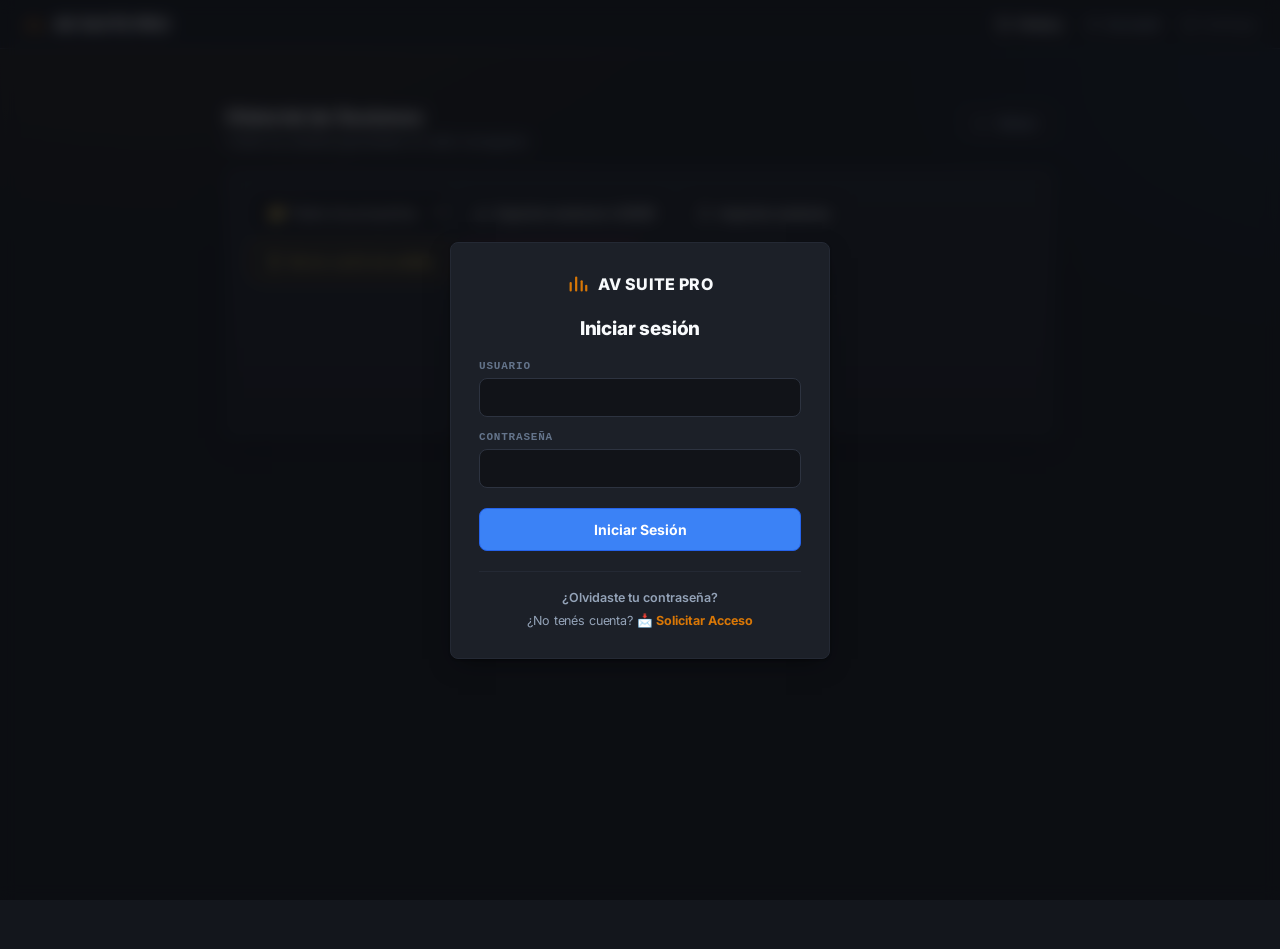
==== historial.html @ d19df71d "Sistema de auth, Proyectos, subtitulos incrustados reales y prototipo de CapCut - Login/sesiones/pan" ====
<!DOCTYPE html>
<html lang="es">
<head>
    <meta charset="UTF-8">
    <meta name="viewport" content="width=device-width, initial-scale=1.0">
    <title>Historial — AI Audiovisual Suite Pro</title>
    <link rel="preconnect" href="https://fonts.googleapis.com">
    <link rel="preconnect" href="https://fonts.gstatic.com" crossorigin>
    <link href="https://fonts.googleapis.com/css2?family=Inter:wght@400;500;600;700;800&display=swap" rel="stylesheet">
    <link rel="stylesheet" href="css/main.css">
    <link rel="stylesheet" href="css/layout.css">
    <link rel="stylesheet" href="css/components.css">
    <link rel="stylesheet" href="css/historial.css">
    <link rel="stylesheet" href="css/auth.css">
</head>
<body>

    <header class="app-header">
        <div class="app-brand">
            <span class="app-logo-icon" aria-hidden="true"><svg width="20" height="20" viewBox="0 0 24 24" fill="none" stroke="currentColor" stroke-width="2.4" stroke-linecap="round"><line x1="4" y1="19" x2="4" y2="11"/><line x1="10" y1="19" x2="10" y2="5"/><line x1="16" y1="19" x2="16" y2="9"/><line x1="21" y1="19" x2="21" y2="14"/></svg></span>
            <span class="app-brand-name">AV SUITE PRO</span>
        </div>
        <nav class="header-nav" id="headerNav">
            <a class="nav-link active" href="/historial"><svg class="icon" width="15" height="15" viewBox="0 0 24 24" fill="none" stroke="currentColor" stroke-width="2" stroke-linecap="round" stroke-linejoin="round" aria-hidden="true"><path d="M3 12a9 9 0 1 0 2.64-6.36"/><path d="M3 4v5h5"/><path d="M12 7v5l3.5 2"/></svg> History</a>
            <span class="nav-link nav-account" id="navAccountLink"><svg class="icon" width="15" height="15" viewBox="0 0 24 24" fill="none" stroke="currentColor" stroke-width="2" stroke-linecap="round" stroke-linejoin="round" aria-hidden="true"><path d="M20 21a8 8 0 0 0-16 0"/><circle cx="12" cy="7" r="4"/></svg> <span id="navAccountLabel">Account</span></span>
            <span class="nav-link nav-link-disabled" title="Próximamente"><svg class="icon" width="15" height="15" viewBox="0 0 24 24" fill="none" stroke="currentColor" stroke-width="2" stroke-linecap="round" stroke-linejoin="round" aria-hidden="true"><circle cx="12" cy="12" r="3"/><path d="M19.4 15a1.65 1.65 0 0 0 .33 1.82l.06.06a2 2 0 1 1-2.83 2.83l-.06-.06a1.65 1.65 0 0 0-1.82-.33 1.65 1.65 0 0 0-1 1.51V21a2 2 0 0 1-4 0v-.09A1.65 1.65 0 0 0 9 19.4a1.65 1.65 0 0 0-1.82.33l-.06.06a2 2 0 1 1-2.83-2.83l.06-.06a1.65 1.65 0 0 0 .33-1.82 1.65 1.65 0 0 0-1.51-1H3a2 2 0 0 1 0-4h.09A1.65 1.65 0 0 0 4.6 9a1.65 1.65 0 0 0-.33-1.82l-.06-.06a2 2 0 1 1 2.83-2.83l.06.06a1.65 1.65 0 0 0 1.82.33H9a1.65 1.65 0 0 0 1-1.51V3a2 2 0 0 1 4 0v.09a1.65 1.65 0 0 0 1 1.51 1.65 1.65 0 0 0 1.82-.33l.06-.06a2 2 0 1 1 2.83 2.83l-.06.06a1.65 1.65 0 0 0-.33 1.82V9a1.65 1.65 0 0 0 1.51 1H21a2 2 0 0 1 0 4h-.09a1.65 1.65 0 0 0-1.51 1z"/></svg> Settings</span>
        </nav>
    </header>

    <div class="main-content">
        <div class="content-shell historial-shell">

            <div class="historial-page-heading">
                <div>
                    <h1 class="page-title">Historial de Sesiones</h1>
                    <p class="page-subtitle">Todos los análisis guardados en este navegador.</p>
                </div>
                <a class="header-back-link" href="/"><svg class="icon" width="15" height="15" viewBox="0 0 24 24" fill="none" stroke="currentColor" stroke-width="2" stroke-linecap="round" stroke-linejoin="round" aria-hidden="true"><path d="m12 19-7-7 7-7"/><path d="M19 12H5"/></svg> Volver</a>
            </div>

            <div class="card">
                <div class="historial-toolbar">
                    <select id="projectFilter" onchange="filterByProject(this.value)" style="width:auto; margin:0; min-width:170px;">
                        <option value="">📁 Todos los proyectos</option>
                    </select>
                    <button class="btn-tool" onclick="exportAllSessions()"><svg class="icon" width="15" height="15" viewBox="0 0 24 24" fill="none" stroke="currentColor" stroke-width="2" stroke-linecap="round" stroke-linejoin="round" aria-hidden="true"><path d="M21 15v4a2 2 0 0 1-2 2H5a2 2 0 0 1-2-2v-4"/><path d="m7 10 5 5 5-5"/><path d="M12 15V3"/></svg> Exportar sesiones (JSON)</button>
                    <button class="btn-tool" onclick="document.getElementById('importInput').click()"><svg class="icon" width="15" height="15" viewBox="0 0 24 24" fill="none" stroke="currentColor" stroke-width="2" stroke-linecap="round" stroke-linejoin="round" aria-hidden="true"><path d="M21 15v4a2 2 0 0 1-2 2H5a2 2 0 0 1-2-2v-4"/><path d="m17 8-5-5-5 5"/><path d="M12 3v12"/></svg> Importar sesiones</button>
                    <input type="file" id="importInput" accept=".json" style="display:none" onchange="importSessions(event)">
                    <button class="btn-tool" id="btnClearCache" onclick="clearServerCache()" style="border-color:#f59e0b;color:#fcd34d;"><svg class="icon" width="15" height="15" viewBox="0 0 24 24" fill="none" stroke="currentColor" stroke-width="2" stroke-linecap="round" stroke-linejoin="round" aria-hidden="true"><path d="M3 6h18"/><path d="M8 6V4a2 2 0 0 1 2-2h4a2 2 0 0 1 2 2v2"/><path d="m19 6-1 14a2 2 0 0 1-2 2H8a2 2 0 0 1-2-2L5 6"/><path d="M10 11v6M14 11v6"/></svg> Borrar caché de análisis</button>
                    <button class="btn-delete-all" onclick="clearAllSessions()">Borrar Todo el Historial</button>
                </div>

                <ul class="session-list-full" id="sessionListFull"></ul>
            </div>

        </div>
    </div>

<script type="module" src="js/historial.js"></script>
</body>
</html>
---- css/main.css ----
/* ============================================
   DESIGN TOKENS
   ============================================ */
:root {
  /* Fondos exactos */
  --bg-app: #13161C;
  --bg-card: #1C2028;
  --bg-card-inner: #161920;
  --bg-input: #111318;

  /* Bordes hiper finos (colores base + shorthands listos para "border:") */
  --border-color: #2D3340;
  --border-subtle-color: #242934;
  --border: 1px solid var(--border-color);
  --border-subtle: 1px solid var(--border-subtle-color);

  /* Tipografía */
  --text-main: #F8FAFC;
  --text-sub: #94A3B8;
  --text-muted: #64748B;

  /* Colores de acento */
  --accent-blue: #3B82F6;
  --accent-gold: #D97706;
  --accent-green: #10B981;
  --accent-cyan: #06B6D4;

  /* Variantes hover + 2 acentos extra para el Speech Map (4 hablantes:
     cian/verde ya cubiertos arriba, faltan coral y púrpura) - no vienen en
     la paleta base pero hacen falta para distinguir 4 speakers a la vez. */
  --accent-gold-hover: #B45309;
  --accent-blue-hover: #2563EB;
  --accent-purple: #8B5CF6;
  --accent-coral: #F43F5E;
  --accent-red: #EF4444;

  /* Geometría */
  --radius: 8px;
  --font-sans: 'Inter', -apple-system, BlinkMacSystemFont, sans-serif;

  /* Sombras y timing (complementan el sistema de arriba) */
  --shadow-card: 0 1px 2px rgba(0,0,0,.28), 0 8px 24px -8px rgba(0,0,0,.5);
  --ease: cubic-bezier(.16,1,.3,1);
}

* { box-sizing: border-box; }

html { -webkit-font-smoothing: antialiased; -moz-osx-font-smoothing: grayscale; }

body {
    font-family: var(--font-sans);
    color: var(--text-main);
    margin: 0;
    min-height: 100vh;
    font-size: 14px;
    letter-spacing: -0.01em;
    /* Fondo con leve profundidad radial en vez de un color plano: da aire
       "premium" sin comprometer legibilidad ni cambiar la paleta general. */
    background:
        radial-gradient(1100px 560px at 12% -8%, rgba(217,119,6,.07), transparent 60%),
        radial-gradient(900px 500px at 108% 8%, rgba(59,130,246,.06), transparent 55%),
        var(--bg-app);
    background-attachment: fixed;
}

h1, h2, h3, h4 { margin-top: 0; color: var(--text-main); letter-spacing: -0.01em; }
label { font-size: 13px; letter-spacing: -0.01em; }

input[type="text"], input[type="file"], input[type="number"], select, textarea {
    width: 100%; padding: 10px 12px; margin: 10px 0;
    background: var(--bg-input); border: var(--border);
    border-radius: var(--radius); color: var(--text-main); box-sizing: border-box;
    font-family: inherit; font-size: 14px; letter-spacing: -0.01em;
    transition: border-color .15s var(--ease), box-shadow .15s var(--ease), background .15s var(--ease);
}
input[type="text"]:hover, select:hover, textarea:hover { border-color: #3a4257; }
input[type="text"]:focus, input[type="number"]:focus, select:focus, textarea:focus {
    outline: none; border-color: var(--accent-gold);
    box-shadow: 0 0 0 3px rgba(217,119,6,.18);
    background: #0d0f13;
}

button { font-family: inherit; }

button.primary {
    background: linear-gradient(180deg, #e08814, var(--accent-gold));
    color: white; border: 1px solid #e2942b; padding: 12px; border-radius: var(--radius);
    cursor: pointer; width: 100%; font-weight: 700; font-size: 14px;
    box-shadow: 0 1px 0 rgba(255,255,255,.08) inset, 0 6px 16px -6px rgba(217,119,6,.55);
    transition: transform .1s var(--ease), box-shadow .15s var(--ease), background .15s var(--ease);
}
button.primary:hover { background: linear-gradient(180deg, #ea9420, var(--accent-gold-hover)); box-shadow: 0 1px 0 rgba(255,255,255,.1) inset, 0 10px 22px -6px rgba(217,119,6,.65); }
button.primary:active { transform: translateY(1px); }

select optgroup { color: var(--text-sub); font-style: italic; }
select option { color: white; font-style: normal; padding: 4px; }

/* ============================================
   SCROLLBAR (webkit) — ultra-delgado, consistente con
   el tema oscuro en vez del scrollbar gris default.
   ============================================ */
* { scrollbar-width: thin; scrollbar-color: var(--border-color) transparent; }
*::-webkit-scrollbar { width: 4px; height: 4px; }
*::-webkit-scrollbar-track { background: transparent; }
*::-webkit-scrollbar-thumb { background: var(--border-color); border-radius: 4px; }
*::-webkit-scrollbar-thumb:hover { background: #454f61; }
---- css/layout.css ----
.main-content { min-height: 100vh; padding: 32px 24px 80px; box-sizing: border-box; }
.content-shell { max-width: 1600px; margin: 0 auto; }

/* ============================================
   HEADER BAR: barra superior fija de toda la app,
   fuera de .main-content (a todo el ancho). Marca +
   3 enlaces simples de navegación a la derecha.
   ============================================ */
.app-header {
    background: var(--bg-app);
    border-bottom: var(--border);
    padding: 14px 24px;
    display: flex; align-items: center; justify-content: space-between;
    gap: 16px; flex-wrap: wrap;
}
.app-brand { display: flex; align-items: center; gap: 10px; }
.app-logo-icon { display: flex; flex-shrink: 0; color: var(--accent-gold); }
.app-brand-name { font-size: 16px; font-weight: 800; letter-spacing: 0.02em; color: var(--text-main); }

.header-nav { display: flex; align-items: center; gap: 22px; }
.nav-link {
    display: flex; align-items: center; gap: 6px;
    color: var(--text-sub); text-decoration: none;
    font-size: 13.5px; font-weight: 600;
    transition: color .15s var(--ease);
}
.nav-link:hover { color: var(--text-main); }
.nav-link.active { color: var(--text-main); }
.nav-link-disabled { cursor: default; opacity: .55; }
.nav-link-disabled:hover { color: var(--text-sub); }

/* ============================================
   DASHBOARD: contenedor principal de la app, 3
   columnas fijas. Col 1 = ingreso y estado del
   sistema. Col 2 = generador de IA (arriba) +
   transcripción/speech map (abajo). Col 3 = mini-
   player (arriba) + clips + formato de exportación.
   ============================================ */
.dashboard {
    display: grid;
    grid-template-columns: 320px 1fr 360px;
    gap: 16px;
    padding: 16px;
    background: var(--bg-app);
    align-items: start;
    max-width: 1800px;
    margin: 0 auto;
    box-sizing: border-box;
}
.col { display: flex; flex-direction: column; gap: 20px; min-width: 0; }
.col-left, .col-right { position: sticky; top: 16px; }
.col-header { color: var(--text-main); font-size: 15px; font-weight: 600; margin: 0; }

.player-hint { font-size: 11.5px; color: var(--text-muted); margin: 10px 0 0; line-height: 1.5; }

.card {
    background: linear-gradient(180deg, var(--bg-card), var(--bg-card-inner) 140%);
    border: var(--border-subtle);
    border-radius: var(--radius);
    padding: 22px 24px;
    position: relative;
    box-shadow: var(--shadow-card);
}

/* Barra de título tipo "panel de dashboard": acento de color a la
   izquierda + línea que separa el encabezado del contenido.
   (:first-of-type en vez de :first-child porque el card-menu de 3
   puntos, un <div>, suele venir antes del título en el DOM) */
.card > h3:first-of-type, .card > h2:first-of-type,
.clip-exporter > h4, .video-editor-panel > h4 {
    padding-bottom: 12px;
    padding-left: 12px;
    margin: -2px -0px 16px;
    border-bottom: var(--border-subtle);
    border-left: 3px solid var(--accent-blue);
    font-size: 15px;
}
.card > h2:first-of-type { font-size: 17px; }
.card > label:not(.dropzone) {
    display: block;
    font-size: 11px; font-weight: 700; text-transform: uppercase; letter-spacing: .8px;
    color: var(--text-muted); font-family: 'SFMono-Regular', Consolas, 'Liberation Mono', Menlo, monospace;
    margin: 16px 0 6px;
}
.card > label:first-child { margin-top: 0; }

.sidebar-tools { display: flex; flex-direction: column; gap: 6px; margin-top: 14px; }

@media (max-width: 1500px) {
    .dashboard { grid-template-columns: 280px 1fr 320px; }
}

@media (max-width: 1150px) {
    .dashboard { grid-template-columns: 1fr 1fr; }
    .col-right { grid-column: span 2; position: static; }
}

@media (max-width: 860px) {
    .main-content { padding: 24px 16px 60px; }
    .app-header { padding: 14px 16px; }
    .dashboard { grid-template-columns: 1fr; padding: 12px; }
    .col-left, .col-right { position: static; grid-column: auto; }
    .telemetry-log { height: 200px; }
}
---- css/components.css ----
/* Iconos SVG inline (reemplazan emoji en botones/headers): mismo baseline
   que el texto de al lado sin necesitar flex en cada botón que los usa. */
.icon { vertical-align: -3px; flex-shrink: 0; }
.icon-heading { display: inline-flex; align-items: center; gap: 8px; }

.btn-del { background: none; border: none; color: var(--accent-coral); cursor: pointer; font-size: 15px; opacity: .6; transition: opacity .15s var(--ease); }
.btn-del:hover { opacity: 1; }

.btn-tool {
    display: inline-flex; align-items: center; gap: 7px;
    background: var(--bg-card-inner); border: var(--border); color: var(--text-main);
    padding: 9px 14px; border-radius: var(--radius); cursor: pointer; font-size: 13px; font-weight: 600;
    transition: background .15s var(--ease), border-color .15s var(--ease);
}
.btn-tool:hover { background: #20242c; border-color: var(--border-subtle-color); }
.btn-delete-all {
    background: rgba(244,63,94,.12); border: 1px solid rgba(244,63,94,.4); color: #fda4af;
    padding: 9px 14px; border-radius: var(--radius); cursor: pointer; font-weight: 700; font-size: 13px;
    transition: background .15s var(--ease);
}
.btn-delete-all:hover { background: rgba(244,63,94,.2); }

.btn-new-session {
    background: linear-gradient(180deg, #e08814, var(--accent-gold)); color: white; border: 1px solid #e2942b;
    padding: 10px 15px; border-radius: var(--radius); cursor: pointer; font-weight: 700; font-size: 13.5px;
    margin-top: 14px; display: flex; align-items: center; justify-content: center; gap: 8px; width: 100%;
    box-shadow: 0 6px 16px -6px rgba(217,119,6,.5);
    transition: transform .1s var(--ease), box-shadow .15s var(--ease);
}
.btn-new-session:hover { box-shadow: 0 10px 22px -6px rgba(217,119,6,.6); }
.btn-new-session:active { transform: translateY(1px); }

#loading {
    display: none; background: linear-gradient(180deg, #1c2a45, #16223a);
    border: 1px solid var(--accent-blue); padding: 16px 18px; border-radius: var(--radius); box-shadow: var(--shadow-card);
}
#loading.active { display: block; }
.loading-stage { font-weight: 700; margin-bottom: 8px; font-size: 14px; }
.loading-detail { font-size: 12.5px; color: #93c5fd; }
.progress-bar { background: rgba(0,0,0,.35); height: 6px; border-radius: 3px; margin-top: 10px; overflow: hidden; }
.progress-fill { background: linear-gradient(90deg, var(--accent-blue), var(--accent-cyan)); height: 100%; width: 0%; transition: width 0.4s ease; }

.export-progress { display: none; align-items: center; gap: 10px; margin-top: 10px; }
.export-progress.active { display: flex; }
.export-progress .progress-bar { flex: 1; margin-top: 0; }
.export-progress-pct { font-size: 12px; color: var(--text-sub); min-width: 34px; text-align: right; font-variant-numeric: tabular-nums; }

/* Mini-player: SIEMPRE visible (no aparece/desaparece) - placeholder hasta
   que haya un clip exportado y descargable, ahí se completa solo. */
.export-preview {
    margin-bottom: 16px; padding: 12px; background: rgba(255,255,255,.02);
    border: var(--border-subtle); border-radius: var(--radius);
}
.export-preview-label {
    display: flex; align-items: center; gap: 6px;
    font-size: 11px; font-weight: 700; text-transform: uppercase;
    letter-spacing: .8px; color: var(--text-muted);
    font-family: 'SFMono-Regular', Consolas, 'Liberation Mono', Menlo, monospace;
    margin-bottom: 8px;
}
.export-preview-frame { position: relative; border-radius: 8px; overflow: hidden; background: #000; border: var(--border); }
.export-preview-video { width: 100%; max-height: 320px; display: none; }
.export-preview-video.has-src { display: block; }
.export-preview-placeholder {
    display: flex; flex-direction: column; align-items: center; justify-content: center;
    gap: 8px; height: 160px; color: var(--text-muted);
    background: repeating-linear-gradient(135deg, #14171d, #14171d 10px, #171a21 10px, #171a21 20px);
}
.export-preview-placeholder span { font-size: 12px; max-width: 220px; text-align: center; }
.export-preview-video.has-src ~ .export-preview-placeholder { display: none; }

.export-action-row { display: flex; align-items: stretch; gap: 10px; margin-top: 14px; }
.export-action-row .primary, .export-action-row .btn-reel-export { flex: 1; margin: 0; }
.export-action-row .btn-clip-download, .export-action-row .btn-reel-download { margin: 0; white-space: nowrap; }

/* ============================================
   GENERADOR: botón principal "Generar Clips con IA"
   (reemplaza a "Copiar Prompt" como acción central,
   ahora que la IA vive adentro de la app) y la opción
   avanzada de copiar el prompt para otra IA, de forma
   secundaria y colapsada.
   ============================================ */
.btn-generate-ai {
    display: flex; align-items: center; justify-content: center; gap: 9px;
    margin-top: 18px; font-size: 15px;
}
.generate-hint { font-size: 12px; color: var(--text-sub); line-height: 1.5; margin: 10px 0 0; }

.prompt-advanced { margin-top: 18px; border-top: 1px dashed var(--border-color); padding-top: 12px; }
.prompt-advanced summary {
    cursor: pointer; font-size: 12.5px; color: var(--text-sub); font-weight: 600;
    list-style: none; display: flex; align-items: center; gap: 6px;
}
.prompt-advanced summary::before { content: "▸"; color: var(--text-muted); transition: transform .15s var(--ease); }
.prompt-advanced[open] summary::before { transform: rotate(90deg); }
.prompt-advanced summary::-webkit-details-marker { display: none; }
.prompt-advanced-hint { font-size: 11.5px; color: var(--text-muted); margin: 8px 0; line-height: 1.5; }
.btn-stop-analysis { background: var(--accent-coral); color: white; border: none; padding: 6px 14px; border-radius: var(--radius); cursor: pointer; font-size: 12px; font-weight: 700; margin-top: 12px; transition: background .15s var(--ease); }
.btn-stop-analysis:hover { background: #e11d48; }

.res-box { background: var(--bg-input); padding: 15px; border-radius: var(--radius); border-left: 3px solid var(--accent-blue); margin-bottom: 15px; font-size: 13.5px; line-height: 1.55; white-space: pre-wrap; max-height: 400px; overflow-y: auto; }
.res-box[contenteditable="true"] { outline: 2px solid var(--accent-blue); outline-offset: -1px; }

.search-row { display: flex; gap: 8px; align-items: center; margin-bottom: 10px; }
.search-row input { flex: 1; margin: 0; }
.search-info { font-size: 12px; color: var(--text-sub); white-space: nowrap; }
mark { background: var(--accent-gold); color: #14100a; padding: 1px 3px; border-radius: 2px; }

.timeline-actions { display: flex; gap: 8px; margin-bottom: 12px; flex-wrap: wrap; }
.btn-mini {
    background: var(--bg-card-inner); color: var(--text-main); border: var(--border);
    padding: 6px 12px; border-radius: var(--radius); cursor: pointer; font-size: 12px;
    transition: background .15s var(--ease), border-color .15s var(--ease), transform .1s var(--ease);
}
.btn-mini:hover { background: #20242c; border-color: #3a4257; }
.btn-mini:active { transform: translateY(1px); }
.btn-mini.editing { background: var(--accent-gold); color: #14100a; border-color: var(--accent-gold); font-weight: bold; }

.prompt-box { background: var(--bg-input); border: var(--border); padding: 15px; border-radius: var(--radius); font-family: 'SFMono-Regular', Consolas, Menlo, monospace; font-size: 12px; color: var(--accent-green); max-height: 350px; overflow-y: auto; white-space: pre-wrap; margin-top: 10px; }
.btn-copy {
    background: linear-gradient(180deg, #e08814, var(--accent-gold)); color: white; border: 1px solid #e2942b;
    padding: 8px 12px; border-radius: var(--radius); cursor: pointer; font-size: 12px; font-weight: 700;
    margin-top: 5px; float: right; transition: box-shadow .15s var(--ease);
    box-shadow: 0 4px 12px -4px rgba(217,119,6,.5);
}
.btn-copy:hover { box-shadow: 0 6px 16px -4px rgba(217,119,6,.6); }

.cache-badge { display: inline-block; background: var(--accent-gold); color: #14100a; padding: 3px 8px; border-radius: 999px; font-size: 11px; font-weight: bold; margin-left: 10px; }

/* ============================================
   SYSTEM TELEMETRY: log en vivo estilo terminal
   con lo que está haciendo el servidor paso a
   paso (análisis inicial y exportación).
   ============================================ */
.telemetry-panel {
    background: var(--bg-input);
    border: var(--border-subtle);
    border-radius: var(--radius);
    overflow: hidden;
    box-shadow: var(--shadow-card);
}
.telemetry-header {
    display: flex;
    align-items: center;
    justify-content: space-between;
    gap: 10px;
    padding: 10px 12px;
    background: var(--bg-card);
    border-bottom: var(--border-subtle);
}
.telemetry-title {
    font-family: 'SFMono-Regular', Consolas, 'Liberation Mono', Menlo, monospace;
    font-size: 11px;
    font-weight: 700;
    letter-spacing: 1.5px;
    color: var(--text-sub);
}
.telemetry-badge {
    font-family: 'SFMono-Regular', Consolas, 'Liberation Mono', Menlo, monospace;
    font-size: 10px;
    font-weight: 700;
    letter-spacing: 0.5px;
    padding: 3px 9px;
    border-radius: 999px;
    white-space: nowrap;
    background: var(--bg-card-inner);
    color: var(--text-muted);
    border: var(--border);
    transition: background .2s var(--ease), color .2s var(--ease), border-color .2s var(--ease);
}
.telemetry-badge.state-live { background: #123043; color: var(--accent-cyan); border-color: var(--accent-cyan); }
.telemetry-badge.state-done { background: #0d2b23; color: #6ee7b7; border-color: var(--accent-green); }
.telemetry-badge.state-error { background: #3a1220; color: #fda4af; border-color: var(--accent-coral); }
.telemetry-log {
    height: 420px;
    overflow-y: auto;
    padding: 10px 12px;
    font-family: 'SFMono-Regular', Consolas, 'Liberation Mono', Menlo, monospace;
    font-size: 12px;
    line-height: 1.7;
}
.telemetry-log:empty::before {
    content: "Esperando actividad...";
    color: var(--text-muted);
}
.telemetry-line { color: var(--text-sub); white-space: pre-wrap; word-break: break-word; }
.telemetry-line .telemetry-ts { color: var(--text-muted); margin-right: 7px; }
.telemetry-line.telemetry-error { color: var(--accent-coral); }
.telemetry-line.telemetry-success { color: #6ee7b7; }
.telemetry-line.telemetry-warn { color: var(--accent-gold); }
---- css/historial.css ----
/* ============================================
   PÁGINA: HISTORIAL DE SESIONES (/historial)
   ============================================ */
.historial-shell { max-width: 860px; padding: 16px; }

.historial-page-heading {
    display: flex; align-items: flex-start; justify-content: space-between;
    gap: 16px; margin: 8px 0 20px;
}
.page-title { font-size: 20px; font-weight: 700; color: var(--text-main); margin: 0; }
.page-subtitle { color: var(--text-sub); margin: 4px 0 0; font-size: 13.5px; }
.header-back-link {
    display: flex; align-items: center; gap: 7px; flex-shrink: 0;
    background: var(--bg-card-inner); border: var(--border);
    color: var(--text-sub); text-decoration: none;
    padding: 9px 16px; border-radius: var(--radius); font-size: 13.5px; font-weight: 600;
    transition: background .15s var(--ease), border-color .15s var(--ease), color .15s var(--ease);
}
.header-back-link:hover { background: #20242c; border-color: var(--border-subtle-color); color: var(--text-main); }

.historial-toolbar {
    display: flex; gap: 10px; flex-wrap: wrap; margin-bottom: 20px;
    padding-bottom: 18px; border-bottom: var(--border-subtle);
}

.session-list-full { list-style: none; padding: 0; margin: 0; display: flex; flex-direction: column; gap: 8px; }
.session-item-full {
    display: flex; align-items: center; justify-content: space-between; gap: 12px;
    padding: 14px 16px; background: var(--bg-card-inner); border: 1px solid transparent;
    border-radius: var(--radius); cursor: pointer;
    transition: background .15s var(--ease), border-color .15s var(--ease);
}
.session-item-full:hover { background: #20242c; border-color: var(--border-color); }
.session-item-full-main { display: flex; flex: 1; min-width: 0; }
.session-item-full-info { display: flex; flex-direction: column; gap: 3px; min-width: 0; }
.session-item-full-title {
    font-size: 14.5px; font-weight: 600; color: var(--text-main);
    white-space: nowrap; overflow: hidden; text-overflow: ellipsis;
}
.session-item-full-date { font-size: 12px; color: var(--text-muted); }
.session-empty { text-align: center; color: var(--text-muted); padding: 40px 0; font-size: 14px; }

.session-project-select {
    width: auto; flex-shrink: 0; margin: 0; padding: 6px 8px; font-size: 12px;
    background: var(--bg-input); border: var(--border); border-radius: var(--radius); color: var(--text-sub);
}
---- css/auth.css ----
/* ============================================
   AUTH GUARD: modal de login / solicitar acceso,
   centrado sobre fondo difuminado. Bloquea toda la
   app hasta que haya una sesión válida.
   ============================================ */
.auth-guard-overlay {
    display: none; position: fixed; inset: 0; z-index: 9998;
    align-items: center; justify-content: center; padding: 20px;
    background: rgba(10,12,16,.72);
    backdrop-filter: blur(8px); -webkit-backdrop-filter: blur(8px);
}
.auth-guard-overlay.active { display: flex; }

.auth-modal {
    width: 100%; max-width: 380px;
    background: var(--bg-card); border: var(--border-subtle); border-radius: var(--radius);
    box-shadow: var(--shadow-card);
    padding: 30px 28px;
    position: relative;
    overflow: hidden;
}

.auth-view { display: none; }
.auth-view.active { display: block; }

.auth-modal-logo { display: flex; align-items: center; justify-content: center; gap: 9px; margin-bottom: 22px; }
.auth-modal-logo .app-logo-icon { color: var(--accent-gold); }
.auth-modal-title { text-align: center; font-size: 19px; font-weight: 800; margin: 0 0 20px; }

.auth-view label {
    display: block; font-size: 11px; font-weight: 700; text-transform: uppercase; letter-spacing: .8px;
    color: var(--text-muted); font-family: 'SFMono-Regular', Consolas, 'Liberation Mono', Menlo, monospace;
    margin: 14px 0 6px;
}
.auth-view label:first-of-type { margin-top: 0; }
.auth-view input, .auth-view textarea {
    background: var(--bg-input); border: var(--border); color: var(--text-main);
    border-radius: var(--radius); padding: 10px 12px; width: 100%; box-sizing: border-box;
    font-family: inherit; font-size: 14px; margin: 0;
}

.btn-auth-primary {
    display: block; width: 100%; margin-top: 20px; padding: 12px; border-radius: var(--radius);
    background: var(--accent-blue); border: 1px solid var(--accent-blue-hover); color: white;
    font-weight: 700; font-size: 14px; cursor: pointer;
    transition: background .15s var(--ease);
}
.btn-auth-primary:hover { background: var(--accent-blue-hover); }
.btn-auth-primary:disabled { opacity: .6; cursor: default; }

.auth-error {
    margin: 12px 0 0; padding: 9px 12px; border-radius: var(--radius);
    background: rgba(239,68,68,.12); border: 1px solid rgba(239,68,68,.4);
    color: #fca5a5; font-size: 12.5px;
}
.auth-success {
    margin: 12px 0 0; padding: 12px; border-radius: var(--radius);
    background: rgba(16,185,129,.12); border: 1px solid rgba(16,185,129,.4);
    color: #6ee7b7; font-size: 13px; text-align: center; line-height: 1.5;
}

.auth-modal-footer {
    display: flex; align-items: center; justify-content: center; gap: 6px;
    margin-top: 20px; padding-top: 18px; border-top: var(--border-subtle);
    font-size: 12.5px; color: var(--text-sub); flex-wrap: wrap;
}
.btn-auth-link {
    background: none; border: none; color: var(--accent-gold); font-weight: 700; font-size: 12.5px;
    cursor: pointer; padding: 0; font-family: inherit;
}
.btn-auth-link:hover { text-decoration: underline; }

/* ============================================
   HEADER: badge SUPERUSER + botón Panel de Control
   + dropdown de cuenta (Cerrar sesión)
   ============================================ */
.admin-badge {
    background: var(--accent-gold); color: #14100a;
    font-size: 10.5px; font-weight: 800; letter-spacing: .6px;
    padding: 4px 9px; border-radius: 999px;
}
.btn-admin-panel {
    display: flex; align-items: center; gap: 8px;
    background: var(--bg-card-inner); border: 1px solid var(--accent-gold); color: var(--accent-gold);
    padding: 7px 12px; border-radius: var(--radius); font-size: 13px; font-weight: 700; cursor: pointer;
    transition: background .15s var(--ease);
}
.btn-admin-panel:hover { background: rgba(217,119,6,.12); }
.admin-pending-badge {
    display: inline-flex; align-items: center; justify-content: center;
    min-width: 17px; height: 17px; padding: 0 4px; border-radius: 999px;
    background: var(--accent-red); color: white; font-size: 10.5px; font-weight: 800;
}

.nav-account { cursor: pointer; position: relative; }
.account-dropdown {
    display: none; position: absolute; top: 100%; right: 0; margin-top: 8px;
    background: var(--bg-card-inner); border: var(--border); border-radius: var(--radius);
    box-shadow: var(--shadow-card); min-width: 160px; padding: 6px; z-index: 20;
}
.account-dropdown.open { display: block; }
.account-dropdown button {
    display: block; width: 100%; text-align: left; background: none; border: none;
    color: var(--text-sub); font-size: 13px; padding: 8px 10px; border-radius: 5px; cursor: pointer;
    font-family: inherit; transition: background .15s var(--ease), color .15s var(--ease);
}
.account-dropdown button:hover { background: var(--bg-input); color: var(--text-main); }

/* ============================================
   PANEL DE CONTROL (SUPERADMIN): drawer flotante
   con pestañas Solicitudes Pendientes / Usuarios.
   ============================================ */
.admin-drawer-overlay {
    display: none; position: fixed; inset: 0; z-index: 9997;
    justify-content: flex-end; background: rgba(10,12,16,.6);
    backdrop-filter: blur(4px); -webkit-backdrop-filter: blur(4px);
}
.admin-drawer-overlay.active { display: flex; }

.admin-drawer {
    width: 100%; max-width: 520px; height: 100%;
    background: var(--bg-card); border-left: var(--border);
    display: flex; flex-direction: column;
    box-shadow: -12px 0 32px rgba(0,0,0,.4);
    animation: admin-drawer-slide-in .2s var(--ease);
}
@keyframes admin-drawer-slide-in { from { transform: translateX(24px); opacity: 0; } to { transform: translateX(0); opacity: 1; } }

.admin-drawer-header {
    display: flex; align-items: center; justify-content: space-between;
    padding: 20px 22px; border-bottom: var(--border-subtle);
}
.admin-drawer-header h2 { font-size: 17px; margin: 0; }
.btn-close-drawer {
    background: var(--bg-card-inner); border: var(--border); color: var(--text-sub);
    width: 30px; height: 30px; border-radius: var(--radius); cursor: pointer; font-size: 14px;
    transition: color .15s var(--ease), background .15s var(--ease);
}
.btn-close-drawer:hover { color: var(--text-main); background: #20242c; }

.admin-drawer-tabs { display: flex; gap: 4px; padding: 0 22px; border-bottom: var(--border-subtle); }
.admin-tab-btn {
    background: none; border: none; color: var(--text-sub); cursor: pointer;
    font-size: 13px; font-weight: 700; padding: 12px 14px; border-bottom: 2px solid transparent; margin-bottom: -1px;
    display: flex; align-items: center; gap: 7px; font-family: inherit;
    transition: color .15s var(--ease), border-color .15s var(--ease);
}
.admin-tab-btn:hover { color: var(--text-main); }
.admin-tab-btn.active { color: var(--text-main); border-bottom-color: var(--accent-gold); }
.admin-tab-count {
    display: inline-flex; align-items: center; justify-content: center; min-width: 18px; height: 18px;
    padding: 0 5px; border-radius: 999px; background: var(--bg-input); color: var(--text-sub); font-size: 11px;
}
.admin-tab-btn.active .admin-tab-count { background: var(--accent-gold); color: #14100a; }

.admin-tab-panel { display: none; flex: 1; overflow-y: auto; padding: 18px 22px; }
.admin-tab-panel.active { display: block; }
.admin-empty { color: var(--text-muted); text-align: center; padding: 30px 0; font-size: 13.5px; }

.admin-request-list { display: flex; flex-direction: column; gap: 12px; }
.admin-request-card {
    background: var(--bg-card-inner); border: var(--border); border-radius: var(--radius); padding: 14px;
}
.admin-request-name { font-weight: 700; font-size: 14px; }
.admin-request-meta { font-size: 12px; color: var(--text-muted); margin-top: 2px; }
.admin-request-reason { font-size: 12.5px; color: var(--text-sub); margin-top: 8px; line-height: 1.5; }
.admin-request-creds { display: flex; gap: 8px; margin-top: 12px; }
.admin-request-creds input {
    flex: 1; margin: 0; padding: 8px 10px; font-size: 12.5px;
    background: var(--bg-input); border: var(--border); border-radius: var(--radius); color: var(--text-main);
    font-family: 'SFMono-Regular', Consolas, 'Liberation Mono', Menlo, monospace;
}
.admin-request-actions { display: flex; gap: 8px; margin-top: 10px; }
.btn-admin-approve, .btn-admin-reject {
    flex: 1; padding: 9px; border-radius: var(--radius); cursor: pointer; font-size: 12.5px; font-weight: 700;
    border: 1px solid transparent; transition: filter .15s var(--ease);
}
.btn-admin-approve { background: var(--accent-green); color: white; }
.btn-admin-reject { background: var(--accent-red); color: white; }
.btn-admin-approve:hover, .btn-admin-reject:hover { filter: brightness(1.1); }

.admin-users-table { width: 100%; border-collapse: collapse; font-size: 13px; }
.admin-users-table th {
    text-align: left; color: var(--text-muted); font-size: 11px; text-transform: uppercase; letter-spacing: .5px;
    padding: 8px 6px; border-bottom: var(--border-subtle);
}
.admin-users-table td { padding: 10px 6px; border-bottom: var(--border-subtle); }
.admin-role-badge { background: var(--accent-gold); color: #14100a; font-size: 10.5px; font-weight: 800; padding: 2px 7px; border-radius: 999px; }
.admin-status-active { color: var(--accent-green); font-weight: 600; }
.admin-status-inactive { color: var(--text-muted); }
.admin-users-actions { display: flex; gap: 6px; white-space: nowrap; }
.btn-admin-mini {
    background: var(--bg-input); border: var(--border); color: var(--text-sub);
    width: 28px; height: 28px; border-radius: var(--radius); cursor: pointer; font-size: 13px;
    transition: background .15s var(--ease), color .15s var(--ease);
}
.btn-admin-mini:hover:not(:disabled) { background: #20242c; color: var(--text-main); }
.btn-admin-mini:disabled { opacity: .35; cursor: not-allowed; }
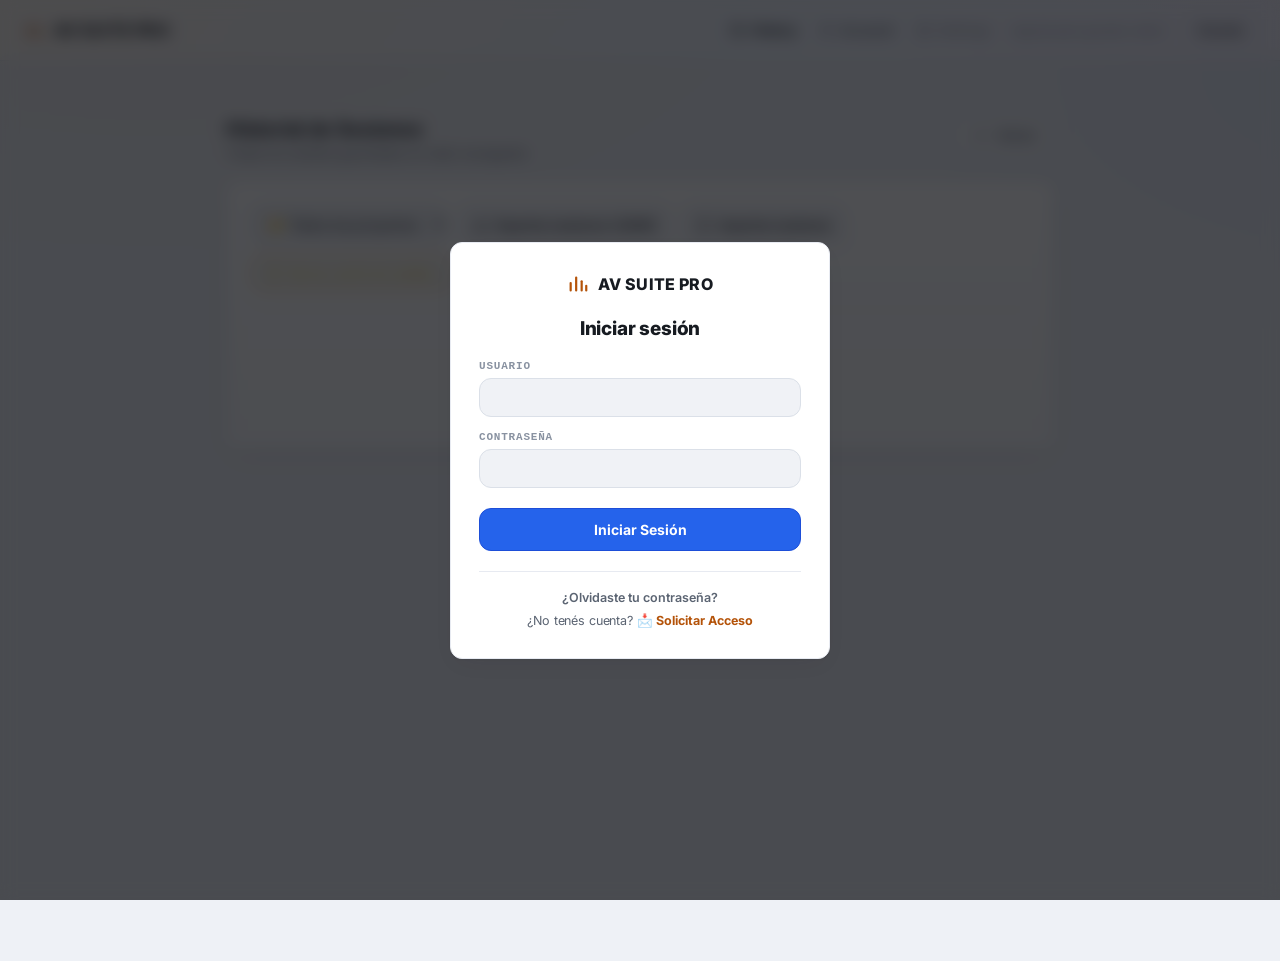
==== commit d8c2ddfb: "feat: add private online studio with CapCut, images and advanced editing" ====
--- a/historial.html
+++ b/historial.html
@@ -12,6 +12,7 @@
     <link rel="stylesheet" href="css/components.css">
     <link rel="stylesheet" href="css/historial.css">
     <link rel="stylesheet" href="css/auth.css">
+    <link rel="stylesheet" href="css/online-studio.css">
 </head>
 <body>
 
--- a/css/main.css
+++ b/css/main.css
@@ -1,45 +1,56 @@
 /* ============================================
    DESIGN TOKENS
+   ============================================
+   Tema claro (estilo iOS) - reemplaza al tema oscuro original. Mismos
+   nombres de token que antes (todo el resto del CSS los referencia), así
+   que este bloque es el único lugar que hubo que tocar para el 90% del
+   recambio de color; el resto son casos puntuales donde un componente
+   tenía un color fijo pensado para fondo oscuro (ver cada archivo).
    ============================================ */
 :root {
-  /* Fondos exactos */
-  --bg-app: #13161C;
-  --bg-card: #1C2028;
-  --bg-card-inner: #161920;
-  --bg-input: #111318;
+  /* Fondos */
+  --bg-app: #EEF1F6;
+  --bg-card: #FFFFFF;
+  --bg-card-inner: #F3F5F9;
+  --bg-input: #F0F2F6;
+  --bg-hover: #E7EAF1;
 
   /* Bordes hiper finos (colores base + shorthands listos para "border:") */
-  --border-color: #2D3340;
-  --border-subtle-color: #242934;
+  --border-color: #DBE0E8;
+  --border-subtle-color: #E7EAF1;
   --border: 1px solid var(--border-color);
   --border-subtle: 1px solid var(--border-subtle-color);
+  --border-hover-color: #C3CAD6;
 
   /* Tipografía */
-  --text-main: #F8FAFC;
-  --text-sub: #94A3B8;
-  --text-muted: #64748B;
+  --text-main: #171B21;
+  --text-sub: #5B6472;
+  --text-muted: #8992A1;
 
-  /* Colores de acento */
-  --accent-blue: #3B82F6;
-  --accent-gold: #D97706;
-  --accent-green: #10B981;
-  --accent-cyan: #06B6D4;
+  /* Colores de acento - mismos hues que el tema oscuro, un escalón más
+     oscuros donde hacía falta para seguir siendo legibles como texto
+     sobre fondo claro (antes eran legibles sobre fondo oscuro). */
+  --accent-blue: #2563EB;
+  --accent-gold: #B45309;
+  --accent-green: #047857;
+  --accent-cyan: #0E7490;
 
   /* Variantes hover + 2 acentos extra para el Speech Map (4 hablantes:
      cian/verde ya cubiertos arriba, faltan coral y púrpura) - no vienen en
      la paleta base pero hacen falta para distinguir 4 speakers a la vez. */
-  --accent-gold-hover: #B45309;
-  --accent-blue-hover: #2563EB;
+  --accent-gold-hover: #92400E;
+  --accent-blue-hover: #1D4ED8;
   --accent-purple: #8B5CF6;
   --accent-coral: #F43F5E;
   --accent-red: #EF4444;
 
-  /* Geometría */
-  --radius: 8px;
+  /* Geometría: radios más grandes y suaves (look iOS) */
+  --radius: 12px;
+  --radius-pill: 999px;
   --font-sans: 'Inter', -apple-system, BlinkMacSystemFont, sans-serif;
 
   /* Sombras y timing (complementan el sistema de arriba) */
-  --shadow-card: 0 1px 2px rgba(0,0,0,.28), 0 8px 24px -8px rgba(0,0,0,.5);
+  --shadow-card: 0 1px 2px rgba(23,27,33,.04), 0 8px 24px -10px rgba(23,27,33,.12);
   --ease: cubic-bezier(.16,1,.3,1);
 }
 
@@ -55,10 +66,12 @@
     font-size: 14px;
     letter-spacing: -0.01em;
     /* Fondo con leve profundidad radial en vez de un color plano: da aire
-       "premium" sin comprometer legibilidad ni cambiar la paleta general. */
+       "premium" sin comprometer legibilidad ni cambiar la paleta general.
+       Tinte mucho más sutil que en el tema oscuro - un fondo claro se nota
+       "sucio" mucho más rápido con la misma opacidad de tinte. */
     background:
-        radial-gradient(1100px 560px at 12% -8%, rgba(217,119,6,.07), transparent 60%),
-        radial-gradient(900px 500px at 108% 8%, rgba(59,130,246,.06), transparent 55%),
+        radial-gradient(1100px 560px at 12% -8%, rgba(217,119,6,.05), transparent 60%),
+        radial-gradient(900px 500px at 108% 8%, rgba(37,99,235,.05), transparent 55%),
         var(--bg-app);
     background-attachment: fixed;
 }
@@ -73,11 +86,11 @@
     font-family: inherit; font-size: 14px; letter-spacing: -0.01em;
     transition: border-color .15s var(--ease), box-shadow .15s var(--ease), background .15s var(--ease);
 }
-input[type="text"]:hover, select:hover, textarea:hover { border-color: #3a4257; }
+input[type="text"]:hover, select:hover, textarea:hover { border-color: var(--border-hover-color); }
 input[type="text"]:focus, input[type="number"]:focus, select:focus, textarea:focus {
     outline: none; border-color: var(--accent-gold);
     box-shadow: 0 0 0 3px rgba(217,119,6,.18);
-    background: #0d0f13;
+    background: var(--bg-card);
 }
 
 button { font-family: inherit; }
@@ -93,14 +106,14 @@
 button.primary:active { transform: translateY(1px); }
 
 select optgroup { color: var(--text-sub); font-style: italic; }
-select option { color: white; font-style: normal; padding: 4px; }
+select option { color: var(--text-main); font-style: normal; padding: 4px; }
 
 /* ============================================
    SCROLLBAR (webkit) — ultra-delgado, consistente con
-   el tema oscuro en vez del scrollbar gris default.
+   el tema claro en vez del scrollbar gris default.
    ============================================ */
 * { scrollbar-width: thin; scrollbar-color: var(--border-color) transparent; }
 *::-webkit-scrollbar { width: 4px; height: 4px; }
 *::-webkit-scrollbar-track { background: transparent; }
 *::-webkit-scrollbar-thumb { background: var(--border-color); border-radius: 4px; }
-*::-webkit-scrollbar-thumb:hover { background: #454f61; }
+*::-webkit-scrollbar-thumb:hover { background: var(--border-hover-color); }
--- a/css/layout.css
+++ b/css/layout.css
@@ -7,7 +7,11 @@
    3 enlaces simples de navegación a la derecha.
    ============================================ */
 .app-header {
-    background: var(--bg-app);
+    position: sticky; top: 0; z-index: 30;
+    background:
+        linear-gradient(120deg, rgba(217,119,6,.05), rgba(37,99,235,.05) 55%, rgba(139,92,246,.05)),
+        rgba(255,255,255,.72);
+    backdrop-filter: blur(14px) saturate(160%); -webkit-backdrop-filter: blur(14px) saturate(160%);
     border-bottom: var(--border);
     padding: 14px 24px;
     display: flex; align-items: center; justify-content: space-between;
@@ -17,7 +21,7 @@
 .app-logo-icon { display: flex; flex-shrink: 0; color: var(--accent-gold); }
 .app-brand-name { font-size: 16px; font-weight: 800; letter-spacing: 0.02em; color: var(--text-main); }
 
-.header-nav { display: flex; align-items: center; gap: 22px; }
+.header-nav { display: flex; align-items: center; gap: 22px; flex-wrap:wrap; max-width:100%; min-width:0; }
 .nav-link {
     display: flex; align-items: center; gap: 6px;
     color: var(--text-sub); text-decoration: none;
@@ -30,26 +34,49 @@
 .nav-link-disabled:hover { color: var(--text-sub); }
 
 /* ============================================
-   DASHBOARD: contenedor principal de la app, 3
-   columnas fijas. Col 1 = ingreso y estado del
-   sistema. Col 2 = generador de IA (arriba) +
-   transcripción/speech map (abajo). Col 3 = mini-
-   player (arriba) + clips + formato de exportación.
+   DASHBOARD: hero de 2 columnas igual a la imagen de
+   referencia. Izquierda "Workspace & Edit" (fuente +
+   asistente de IA lado a lado, transcripción abajo).
+   Derecha "Preview & Export" (player + formato + clips
+   + export + herramientas avanzadas plegadas). Todo lo
+   secundario (telemetría) va debajo, ver .below-hero.
    ============================================ */
 .dashboard {
     display: grid;
-    grid-template-columns: 320px 1fr 360px;
-    gap: 16px;
+    grid-template-columns: minmax(360px, 1fr) minmax(420px, 1.35fr);
+    gap: 28px;
     padding: 16px;
     background: var(--bg-app);
     align-items: start;
-    max-width: 1800px;
+    max-width: 1900px;
     margin: 0 auto;
     box-sizing: border-box;
 }
 .col { display: flex; flex-direction: column; gap: 20px; min-width: 0; }
-.col-left, .col-right { position: sticky; top: 16px; }
-.col-header { color: var(--text-main); font-size: 15px; font-weight: 600; margin: 0; }
+.col-header { color: var(--text-main); font-size: 26px; font-weight: 800; margin: 0 0 4px; letter-spacing: -0.01em; }
+
+/* Fuente + Asistente de IA lado a lado dentro de "Workspace & Edit",
+   como en la imagen de referencia - se apilan solos en pantallas angostas. */
+.workspace-row { display: grid; grid-template-columns: 1fr 1fr; gap: 20px; align-items: start; }
+@media (max-width: 720px) { .workspace-row { grid-template-columns: 1fr; } }
+
+/* Celular (player) en su propia columna angosta + clips a la derecha en
+   una columna más ancha, dentro de "Preview & Export" - igual que en la
+   imagen de referencia. Se apilan solos en pantallas angostas. */
+.preview-row { display: grid; grid-template-columns: minmax(260px, 320px) 1fr; gap: 20px; align-items: start; }
+@media (max-width: 860px) {
+    .preview-row { grid-template-columns: 1fr; }
+}
+
+/* Sección debajo del hero principal (System Telemetry): a todo el ancho,
+   no compite visualmente con la vista de la imagen de referencia. */
+.below-hero { max-width: 1900px; margin: 0 auto; padding: 0 16px 40px; box-sizing: border-box; }
+
+/* Las columnas de los costados suelen terminar más cortas que la del medio
+   (transcripción larga) - sticky evita que queden "flotando" con un hueco
+   vacío debajo mientras se scrollea el medio, y de paso deja el log de
+   telemetría y los botones de export siempre a la vista. */
+.col-left, .col-right { position: sticky; top: 88px; align-self: start; }
 
 .player-hint { font-size: 11.5px; color: var(--text-muted); margin: 10px 0 0; line-height: 1.5; }
 
@@ -86,19 +113,17 @@
 
 .sidebar-tools { display: flex; flex-direction: column; gap: 6px; margin-top: 14px; }
 
-@media (max-width: 1500px) {
-    .dashboard { grid-template-columns: 280px 1fr 320px; }
-}
-
-@media (max-width: 1150px) {
-    .dashboard { grid-template-columns: 1fr 1fr; }
-    .col-right { grid-column: span 2; position: static; }
+@media (max-width: 1350px) {
+    /* Deja de entrar cómodo en 2 columnas anchas - se apilan, cada una
+       ocupa todo el ancho. */
+    .dashboard { grid-template-columns: 1fr; }
+    .col-left, .col-right { position: static; }
 }
 
 @media (max-width: 860px) {
     .main-content { padding: 24px 16px 60px; }
     .app-header { padding: 14px 16px; }
-    .dashboard { grid-template-columns: 1fr; padding: 12px; }
-    .col-left, .col-right { position: static; grid-column: auto; }
+    .dashboard { padding: 12px; }
+    .col-header { font-size: 21px; }
     .telemetry-log { height: 200px; }
 }
--- a/css/components.css
+++ b/css/components.css
@@ -2,6 +2,64 @@
    que el texto de al lado sin necesitar flex en cada botón que los usa. */
 .icon { vertical-align: -3px; flex-shrink: 0; }
 .icon-heading { display: inline-flex; align-items: center; gap: 8px; }
+
+/* ============================================
+   HERRAMIENTAS AVANZADAS: acordeón que agrupa Premiere
+   Export + Voiceover (columna derecha) - "shelf" liviano
+   sin sombra propia, así las cards de adentro (que sí
+   tienen su propio fondo/sombra) siguen siendo la unidad
+   visual principal en vez de competir con un doble borde.
+   ============================================ */
+.advanced-tools-accordion {
+    border: var(--border-subtle);
+    border-radius: var(--radius);
+    background: var(--bg-card-inner);
+}
+.advanced-tools-accordion summary {
+    cursor: pointer; padding: 14px 20px; font-size: 13.5px; font-weight: 700;
+    color: var(--text-sub); list-style: none;
+    transition: color .15s var(--ease);
+}
+.advanced-tools-accordion summary::-webkit-details-marker { display: none; }
+.advanced-tools-accordion summary:hover { color: var(--text-main); }
+.advanced-tools-accordion summary::after {
+    content: "▾"; float: right; color: var(--text-muted);
+    transition: transform .15s var(--ease);
+}
+.advanced-tools-accordion[open] summary::after { transform: rotate(180deg); }
+.advanced-tools-content { padding: 0 16px 16px; display: flex; flex-direction: column; gap: 16px; }
+
+/* Mismo patrón "shelf" liviano que .advanced-tools-accordion, para los
+   controles secundarios que quedan plegados dentro de una card (fuente de
+   video, agregar clip a mano, elegir otro enfoque, motor de transcripción):
+   no compiten con el flujo principal, quedan a un click de distancia. */
+.video-source-more, .clip-more-options, details.prompt-other-row {
+    border: var(--border-subtle);
+    border-radius: var(--radius-sm, 10px);
+    background: var(--bg-card-inner);
+    margin: 14px 0;
+    padding: 0;
+}
+.video-source-more summary, .clip-more-options summary, details.prompt-other-row summary {
+    cursor: pointer; padding: 10px 14px; font-size: 12.5px; font-weight: 700;
+    color: var(--text-sub); list-style: none;
+    transition: color .15s var(--ease);
+}
+.video-source-more summary::-webkit-details-marker,
+.clip-more-options summary::-webkit-details-marker,
+details.prompt-other-row summary::-webkit-details-marker { display: none; }
+.video-source-more summary:hover, .clip-more-options summary:hover, details.prompt-other-row summary:hover { color: var(--text-main); }
+.video-source-more summary::after, .clip-more-options summary::after, details.prompt-other-row summary::after {
+    content: "▾"; float: right; color: var(--text-muted);
+    transition: transform .15s var(--ease);
+}
+.video-source-more[open] summary::after, .clip-more-options[open] summary::after, details.prompt-other-row[open] summary::after { transform: rotate(180deg); }
+.video-source-more > select, .video-source-more > *:not(summary) { margin: 0 14px 14px; }
+.clip-more-options > *:not(summary) { margin-left: 14px; margin-right: 14px; }
+.clip-more-options > *:first-of-type { margin-top: 4px; }
+.clip-more-options > *:last-child { margin-bottom: 14px; }
+details.prompt-other-row > *:not(summary) { margin: 0 14px 14px; }
+details.prompt-other-row .studio-control-col + .studio-control-col { margin-top: -6px; }
 
 .btn-del { background: none; border: none; color: var(--accent-coral); cursor: pointer; font-size: 15px; opacity: .6; transition: opacity .15s var(--ease); }
 .btn-del:hover { opacity: 1; }
@@ -12,13 +70,13 @@
     padding: 9px 14px; border-radius: var(--radius); cursor: pointer; font-size: 13px; font-weight: 600;
     transition: background .15s var(--ease), border-color .15s var(--ease);
 }
-.btn-tool:hover { background: #20242c; border-color: var(--border-subtle-color); }
+.btn-tool:hover { background: var(--bg-hover); border-color: var(--border-subtle-color); }
 .btn-delete-all {
-    background: rgba(244,63,94,.12); border: 1px solid rgba(244,63,94,.4); color: #fda4af;
+    background: rgba(244,63,94,.1); border: 1px solid rgba(244,63,94,.35); color: #BE123C;
     padding: 9px 14px; border-radius: var(--radius); cursor: pointer; font-weight: 700; font-size: 13px;
     transition: background .15s var(--ease);
 }
-.btn-delete-all:hover { background: rgba(244,63,94,.2); }
+.btn-delete-all:hover { background: rgba(244,63,94,.18); }
 
 .btn-new-session {
     background: linear-gradient(180deg, #e08814, var(--accent-gold)); color: white; border: 1px solid #e2942b;
@@ -31,12 +89,12 @@
 .btn-new-session:active { transform: translateY(1px); }
 
 #loading {
-    display: none; background: linear-gradient(180deg, #1c2a45, #16223a);
+    display: none; background: linear-gradient(180deg, #EAF1FE, #DCE8FD);
     border: 1px solid var(--accent-blue); padding: 16px 18px; border-radius: var(--radius); box-shadow: var(--shadow-card);
 }
 #loading.active { display: block; }
-.loading-stage { font-weight: 700; margin-bottom: 8px; font-size: 14px; }
-.loading-detail { font-size: 12.5px; color: #93c5fd; }
+.loading-stage { font-weight: 700; margin-bottom: 8px; font-size: 14px; color: var(--text-main); }
+.loading-detail { font-size: 12.5px; color: var(--accent-blue-hover); }
 .progress-bar { background: rgba(0,0,0,.35); height: 6px; border-radius: 3px; margin-top: 10px; overflow: hidden; }
 .progress-fill { background: linear-gradient(90deg, var(--accent-blue), var(--accent-cyan)); height: 100%; width: 0%; transition: width 0.4s ease; }
 
@@ -48,7 +106,7 @@
 /* Mini-player: SIEMPRE visible (no aparece/desaparece) - placeholder hasta
    que haya un clip exportado y descargable, ahí se completa solo. */
 .export-preview {
-    margin-bottom: 16px; padding: 12px; background: rgba(255,255,255,.02);
+    margin-bottom: 16px; padding: 12px; background: var(--bg-card-inner);
     border: var(--border-subtle); border-radius: var(--radius);
 }
 .export-preview-label {
@@ -58,20 +116,103 @@
     font-family: 'SFMono-Regular', Consolas, 'Liberation Mono', Menlo, monospace;
     margin-bottom: 8px;
 }
-.export-preview-frame { position: relative; border-radius: 8px; overflow: hidden; background: #000; border: var(--border); }
-.export-preview-video { width: 100%; max-height: 320px; display: none; }
+/* Marco tipo celular (como en la imagen de referencia): bisel oscuro
+   redondeado, centrado, SIEMPRE 9:16 fijo - es el dispositivo, no cambia de
+   forma. Lo que sí cambia según el formato de salida elegido es el VIDEO de
+   adentro (.export-preview-content, ver applyPreviewAspectRatio en app.js):
+   ocupa toda la pantalla si es 9:16, o queda con barras tipo letterbox
+   arriba/abajo (16:9) o a los costados (1:1/4:5) - como se ve un video real
+   dentro de la pantalla de un celular. */
+.export-preview-frame {
+    position: relative;
+    width: min(100%, 300px);
+    aspect-ratio: 9 / 16;
+    margin: 0 auto;
+    border-radius: 32px;
+    overflow: hidden;
+    background: #0B0B0F;
+    border: 7px solid #1C1C22;
+    box-shadow: 0 12px 28px rgba(0,0,0,.18), inset 0 0 0 1px rgba(255,255,255,.04);
+}
+/* "Notch" arriba, como el altavoz de un celular - puro detalle visual. */
+.export-preview-frame::before {
+    content: "";
+    position: absolute; top: 6px; left: 50%; transform: translateX(-50%);
+    width: 56px; height: 5px; border-radius: 3px;
+    background: rgba(255,255,255,.16);
+    z-index: 2;
+}
+.export-preview-screen {
+    position: absolute; inset: 0;
+    display: flex; align-items: center; justify-content: center;
+    background: #000;
+}
+/* Caja del video: aspect-ratio la fija applyPreviewAspectRatio() en JS según
+   el formato activo. max-width/max-height 100% + margin auto hacen que se
+   achique manteniendo esa proporción dentro de la pantalla del celular
+   (mismo efecto que object-fit:contain, pero también sirve para el
+   placeholder que no es una imagen). */
+.export-preview-content {
+    position: relative;
+    max-width: 100%; max-height: 100%;
+    aspect-ratio: 9 / 16;
+    margin: auto;
+}
+.export-preview-video { width: 100%; height: 100%; object-fit: cover; display: none; }
 .export-preview-video.has-src { display: block; }
 .export-preview-placeholder {
     display: flex; flex-direction: column; align-items: center; justify-content: center;
-    gap: 8px; height: 160px; color: var(--text-muted);
-    background: repeating-linear-gradient(135deg, #14171d, #14171d 10px, #171a21 10px, #171a21 20px);
-}
-.export-preview-placeholder span { font-size: 12px; max-width: 220px; text-align: center; }
+    gap: 8px; width: 100%; height: 100%; padding: 24px; color: rgba(255,255,255,.55);
+    background: repeating-linear-gradient(135deg, #17171C, #17171C 10px, #1E1E24 10px, #1E1E24 20px);
+    box-sizing: border-box;
+}
+.export-preview-placeholder svg { opacity: .7; }
+.export-preview-placeholder span { font-size: 12px; max-width: 200px; text-align: center; }
 .export-preview-video.has-src ~ .export-preview-placeholder { display: none; }
 
 .export-action-row { display: flex; align-items: stretch; gap: 10px; margin-top: 14px; }
 .export-action-row .primary, .export-action-row .btn-reel-export { flex: 1; margin: 0; }
 .export-action-row .btn-clip-download, .export-action-row .btn-reel-download { margin: 0; white-space: nowrap; }
+
+/* ============================================
+   CARD: Exportar a Premiere, standalone debajo de
+   "Metraje Escaneado con Éxito" - ver js/modules/premiereExport.js
+   ============================================ */
+.beta-tag {
+    background: #D1FAE5; color: var(--accent-green); border-radius: 4px; padding: 2px 8px;
+    font-size: 11px; font-weight: bold; margin-left: 8px; text-transform: uppercase;
+    letter-spacing: .4px; vertical-align: middle;
+}
+.premiere-options-subtitle { font-size: 12.5px; color: var(--text-muted); margin-bottom: 16px; }
+.premiere-options-section-title {
+    font-size: 11px; font-weight: 700; text-transform: uppercase; letter-spacing: .8px;
+    color: var(--accent-gold); margin: 20px 0 2px; padding-top: 14px; border-top: var(--border-subtle);
+}
+.premiere-export-card > .premiere-options-section-title:first-of-type { padding-top: 0; border-top: none; margin-top: 0; }
+.premiere-export-card label {
+    display: block; font-size: 11px; font-weight: 700; text-transform: uppercase; letter-spacing: .8px;
+    color: var(--text-muted); margin: 14px 0 6px;
+}
+.premiere-export-card label:first-of-type { margin-top: 0; }
+.premiere-export-card input[type="text"], .premiere-export-card input[type="number"], .premiere-export-card select {
+    background: var(--bg-input); border: var(--border); color: var(--text-main);
+    border-radius: var(--radius); padding: 10px 12px; width: 100%; box-sizing: border-box;
+    font-family: inherit; font-size: 14px; margin: 0;
+}
+.premiere-options-row-2 { display: grid; grid-template-columns: 1fr 1fr; gap: 12px; }
+.premiere-options-row-2 label { margin-top: 14px; }
+.premiere-options-checkbox-row {
+    display: flex !important; align-items: flex-start; gap: 8px;
+    text-transform: none !important; font-weight: 400 !important; letter-spacing: normal !important;
+    font-size: 13px !important; color: var(--text-sub) !important; cursor: pointer;
+}
+.premiere-options-checkbox-row input { margin-top: 2px; }
+.premiere-options-advanced { margin-top: 14px; }
+.premiere-options-advanced summary {
+    font-size: 11px; font-weight: 700; text-transform: uppercase; letter-spacing: .8px;
+    color: var(--text-muted); cursor: pointer; padding: 4px 0;
+}
+.premiere-options-advanced[open] summary { margin-bottom: 8px; }
 
 /* ============================================
    GENERADOR: botón principal "Generar Clips con IA"
@@ -112,9 +253,11 @@
     padding: 6px 12px; border-radius: var(--radius); cursor: pointer; font-size: 12px;
     transition: background .15s var(--ease), border-color .15s var(--ease), transform .1s var(--ease);
 }
-.btn-mini:hover { background: #20242c; border-color: #3a4257; }
+.btn-mini:hover { background: var(--bg-hover); border-color: var(--border-hover-color); }
 .btn-mini:active { transform: translateY(1px); }
 .btn-mini.editing { background: var(--accent-gold); color: #14100a; border-color: var(--accent-gold); font-weight: bold; }
+.btn-mini-danger { color: #BE123C; border-color: rgba(244,63,94,.35); background: rgba(244,63,94,.06); margin-left: auto; }
+.btn-mini-danger:hover { background: rgba(244,63,94,.14); border-color: rgba(244,63,94,.5); }
 
 .prompt-box { background: var(--bg-input); border: var(--border); padding: 15px; border-radius: var(--radius); font-family: 'SFMono-Regular', Consolas, Menlo, monospace; font-size: 12px; color: var(--accent-green); max-height: 350px; overflow-y: auto; white-space: pre-wrap; margin-top: 10px; }
 .btn-copy {
@@ -168,9 +311,9 @@
     border: var(--border);
     transition: background .2s var(--ease), color .2s var(--ease), border-color .2s var(--ease);
 }
-.telemetry-badge.state-live { background: #123043; color: var(--accent-cyan); border-color: var(--accent-cyan); }
-.telemetry-badge.state-done { background: #0d2b23; color: #6ee7b7; border-color: var(--accent-green); }
-.telemetry-badge.state-error { background: #3a1220; color: #fda4af; border-color: var(--accent-coral); }
+.telemetry-badge.state-live { background: #E0F2FE; color: var(--accent-cyan); border-color: var(--accent-cyan); }
+.telemetry-badge.state-done { background: #D1FAE5; color: var(--accent-green); border-color: var(--accent-green); }
+.telemetry-badge.state-error { background: #FFE4E8; color: #BE123C; border-color: var(--accent-coral); }
 .telemetry-log {
     height: 420px;
     overflow-y: auto;
@@ -186,5 +329,5 @@
 .telemetry-line { color: var(--text-sub); white-space: pre-wrap; word-break: break-word; }
 .telemetry-line .telemetry-ts { color: var(--text-muted); margin-right: 7px; }
 .telemetry-line.telemetry-error { color: var(--accent-coral); }
-.telemetry-line.telemetry-success { color: #6ee7b7; }
+.telemetry-line.telemetry-success { color: var(--accent-green); }
 .telemetry-line.telemetry-warn { color: var(--accent-gold); }
--- a/css/historial.css
+++ b/css/historial.css
@@ -16,7 +16,7 @@
     padding: 9px 16px; border-radius: var(--radius); font-size: 13.5px; font-weight: 600;
     transition: background .15s var(--ease), border-color .15s var(--ease), color .15s var(--ease);
 }
-.header-back-link:hover { background: #20242c; border-color: var(--border-subtle-color); color: var(--text-main); }
+.header-back-link:hover { background: var(--bg-hover); border-color: var(--border-subtle-color); color: var(--text-main); }
 
 .historial-toolbar {
     display: flex; gap: 10px; flex-wrap: wrap; margin-bottom: 20px;
@@ -30,7 +30,7 @@
     border-radius: var(--radius); cursor: pointer;
     transition: background .15s var(--ease), border-color .15s var(--ease);
 }
-.session-item-full:hover { background: #20242c; border-color: var(--border-color); }
+.session-item-full:hover { background: var(--bg-hover); border-color: var(--border-color); }
 .session-item-full-main { display: flex; flex: 1; min-width: 0; }
 .session-item-full-info { display: flex; flex-direction: column; gap: 3px; min-width: 0; }
 .session-item-full-title {
--- a/css/auth.css
+++ b/css/auth.css
@@ -50,13 +50,13 @@
 
 .auth-error {
     margin: 12px 0 0; padding: 9px 12px; border-radius: var(--radius);
-    background: rgba(239,68,68,.12); border: 1px solid rgba(239,68,68,.4);
-    color: #fca5a5; font-size: 12.5px;
+    background: rgba(239,68,68,.1); border: 1px solid rgba(239,68,68,.35);
+    color: #B91C1C; font-size: 12.5px;
 }
 .auth-success {
     margin: 12px 0 0; padding: 12px; border-radius: var(--radius);
-    background: rgba(16,185,129,.12); border: 1px solid rgba(16,185,129,.4);
-    color: #6ee7b7; font-size: 13px; text-align: center; line-height: 1.5;
+    background: rgba(16,185,129,.1); border: 1px solid rgba(16,185,129,.35);
+    color: var(--accent-green); font-size: 13px; text-align: center; line-height: 1.5;
 }
 
 .auth-modal-footer {
@@ -79,6 +79,12 @@
     font-size: 10.5px; font-weight: 800; letter-spacing: .6px;
     padding: 4px 9px; border-radius: 999px;
 }
+.plan-badge {
+    font-size: 10.5px; font-weight: 800; letter-spacing: .4px;
+    padding: 4px 9px; border-radius: 999px; white-space: nowrap;
+}
+.plan-badge-pro { background: var(--accent-gold); color: #14100a; }
+.plan-badge-free { background: var(--bg-card-inner); color: var(--text-sub); border: 1px solid var(--border-subtle, rgba(255,255,255,.12)); }
 .btn-admin-panel {
     display: flex; align-items: center; gap: 8px;
     background: var(--bg-card-inner); border: 1px solid var(--accent-gold); color: var(--accent-gold);
@@ -136,7 +142,7 @@
     width: 30px; height: 30px; border-radius: var(--radius); cursor: pointer; font-size: 14px;
     transition: color .15s var(--ease), background .15s var(--ease);
 }
-.btn-close-drawer:hover { color: var(--text-main); background: #20242c; }
+.btn-close-drawer:hover { color: var(--text-main); background: var(--bg-hover); }
 
 .admin-drawer-tabs { display: flex; gap: 4px; padding: 0 22px; border-bottom: var(--border-subtle); }
 .admin-tab-btn {
@@ -194,5 +200,5 @@
     width: 28px; height: 28px; border-radius: var(--radius); cursor: pointer; font-size: 13px;
     transition: background .15s var(--ease), color .15s var(--ease);
 }
-.btn-admin-mini:hover:not(:disabled) { background: #20242c; color: var(--text-main); }
+.btn-admin-mini:hover:not(:disabled) { background: var(--bg-hover); color: var(--text-main); }
 .btn-admin-mini:disabled { opacity: .35; cursor: not-allowed; }
--- a/css/online-studio.css
+++ b/css/online-studio.css
@@ -0,0 +1,42 @@
+.studio-save { font-size:12px; color:var(--text-muted,#9ca3af); max-width:230px; }
+.studio-save[data-state="error"], .studio-save[data-state="conflict"] { color:#fbbf24; }
+.studio-save[data-state="saved"] { color:#86efac; }
+.studio-nav-btn { background:transparent; border:1px solid var(--border-color,#36363e); border-radius:8px; padding:7px 11px; color:var(--text-main,#eee); cursor:pointer; }
+.studio-overlay { position:fixed; inset:0; z-index:1100; background:#000a; padding:4vh 3vw; display:grid; grid-template-columns:minmax(0,1fr); place-items:center; }
+.studio-overlay[hidden] { display:none; }
+.studio-window { width:min(1050px,100%); min-width:0; max-width:100%; height:90vh; background:var(--bg-card,#17171d); color:var(--text-main,#eee); border:1px solid var(--border-color,#36363e); border-radius:16px; display:flex; flex-direction:column; box-shadow:0 25px 80px #0008; box-sizing:border-box; }
+.studio-window header { display:flex; gap:14px; align-items:center; padding:18px 22px; border-bottom:1px solid #ffffff16; }
+.studio-window header h2 { flex:1; font-size:20px; margin:0; }
+.studio-tabs { display:flex; flex-shrink:0; min-width:0; gap:8px; padding:14px 22px; overflow-x:auto; border-bottom:1px solid #ffffff16; }
+.studio-tabs button { flex:0 0 auto; white-space:nowrap; }
+.studio-tabs button[aria-selected="true"] { border-color:#d6a646; color:#f4ce7d; background:#d6a64615; }
+.studio-content { overflow:auto; flex:1; padding:22px; }
+.studio-content [hidden] { display:none !important; }
+.studio-content h3 { margin:0 0 12px; font-size:18px; }
+.studio-content p { color:var(--text-muted,#a0a0ab); line-height:1.6; margin:0 0 18px; }
+.studio-form { display:grid; gap:16px; }
+.studio-form label { display:grid; gap:7px; font-size:13px; }
+.studio-form input:not([type="checkbox"]), .studio-form textarea, .studio-form select { width:100%; margin:0; background:var(--bg-input,#222229); color:var(--text-main,#eee); border:1px solid #ffffff26; border-radius:8px; padding:10px; box-sizing:border-box; font:inherit; }
+.studio-form input[type="color"] { min-height:42px; padding:3px; }
+.studio-form textarea { min-height:100px; resize:vertical; }
+.studio-row { display:flex; gap:12px; flex-wrap:wrap; align-items:center; }
+.studio-row > label { flex:1; min-width:140px; }
+.studio-primary { background:#d6a646; color:#17110a; border:0; border-radius:8px; padding:11px 16px; font-weight:600; cursor:pointer; }
+.studio-primary:disabled, .studio-nav-btn:disabled { opacity:.45; cursor:default; }
+.studio-feedback { min-height:24px; margin:12px 0; font-size:13px; color:#c6c6d0; white-space:pre-wrap; }
+.studio-feedback[data-error="true"] { color:#fca5a5; }
+.studio-gallery { display:grid; grid-template-columns:repeat(auto-fill,minmax(190px,1fr)); gap:14px; margin:18px 0; }
+.studio-media { border:1px solid #ffffff20; border-radius:10px; overflow:hidden; padding:12px; }
+.studio-media img { width:100%; aspect-ratio:1; object-fit:contain; background:#111; margin-bottom:10px; border-radius:6px; }
+.studio-media h4 { overflow-wrap:anywhere; font-size:13px; margin:0 0 8px; }
+.studio-job { padding:16px 0; border-bottom:1px solid #ffffff20; }
+.studio-job strong { display:block; margin-bottom:6px; }
+.studio-job p { font-size:13px; margin:0 0 8px; }
+.studio-timeline { display:grid; gap:8px; }
+.studio-cut { border:1px solid #ffffff20; border-radius:9px; padding:12px; display:grid; grid-template-columns:minmax(120px,1fr) auto; gap:8px; }
+.studio-cut .studio-row { justify-content:flex-end; }
+.studio-cut input { width:90px; background:#222229; color:#eee; border:1px solid #ffffff26; border-radius:5px; padding:5px; }
+.studio-timebar { height:8px; border-radius:8px; background:#ffffff12; overflow:hidden; margin-top:8px; }
+.studio-timebar span { display:block; height:100%; background:#d6a646; min-width:3px; }
+.studio-content :focus-visible, .studio-window button:focus-visible { outline:2px solid #e6bd66; outline-offset:3px; }
+@media (max-width:650px) { .studio-overlay { padding:0; } .studio-window { height:100dvh; border-radius:0; } .studio-content { padding:16px; } .studio-tabs { padding:12px 16px; } .studio-cut { grid-template-columns:1fr; } .studio-save { max-width:140px; font-size:11px; } }
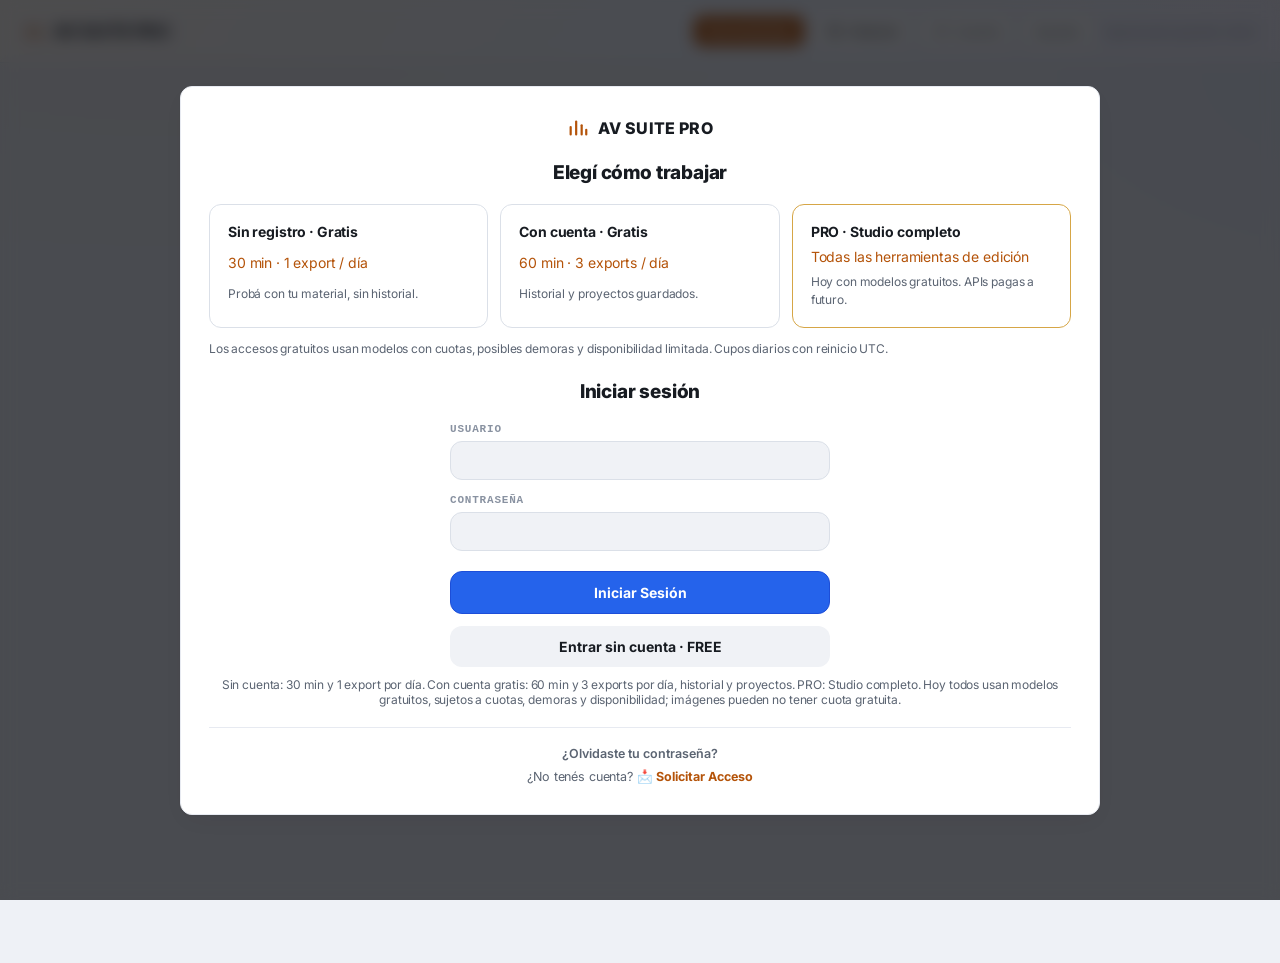
==== commit 6e6a1085: "Implement access tiers and exclusive PRO studio sidebar" ====
--- a/historial.html
+++ b/historial.html
@@ -14,7 +14,7 @@
     <link rel="stylesheet" href="css/auth.css">
     <link rel="stylesheet" href="css/online-studio.css">
 </head>
-<body>
+<body class="access-pending">
 
     <header class="app-header">
         <div class="app-brand">
@@ -22,9 +22,9 @@
             <span class="app-brand-name">AV SUITE PRO</span>
         </div>
         <nav class="header-nav" id="headerNav">
-            <a class="nav-link active" href="/historial"><svg class="icon" width="15" height="15" viewBox="0 0 24 24" fill="none" stroke="currentColor" stroke-width="2" stroke-linecap="round" stroke-linejoin="round" aria-hidden="true"><path d="M3 12a9 9 0 1 0 2.64-6.36"/><path d="M3 4v5h5"/><path d="M12 7v5l3.5 2"/></svg> History</a>
-            <span class="nav-link nav-account" id="navAccountLink"><svg class="icon" width="15" height="15" viewBox="0 0 24 24" fill="none" stroke="currentColor" stroke-width="2" stroke-linecap="round" stroke-linejoin="round" aria-hidden="true"><path d="M20 21a8 8 0 0 0-16 0"/><circle cx="12" cy="7" r="4"/></svg> <span id="navAccountLabel">Account</span></span>
-            <span class="nav-link nav-link-disabled" title="Próximamente"><svg class="icon" width="15" height="15" viewBox="0 0 24 24" fill="none" stroke="currentColor" stroke-width="2" stroke-linecap="round" stroke-linejoin="round" aria-hidden="true"><circle cx="12" cy="12" r="3"/><path d="M19.4 15a1.65 1.65 0 0 0 .33 1.82l.06.06a2 2 0 1 1-2.83 2.83l-.06-.06a1.65 1.65 0 0 0-1.82-.33 1.65 1.65 0 0 0-1 1.51V21a2 2 0 0 1-4 0v-.09A1.65 1.65 0 0 0 9 19.4a1.65 1.65 0 0 0-1.82.33l-.06.06a2 2 0 1 1-2.83-2.83l.06-.06a1.65 1.65 0 0 0 .33-1.82 1.65 1.65 0 0 0-1.51-1H3a2 2 0 0 1 0-4h.09A1.65 1.65 0 0 0 4.6 9a1.65 1.65 0 0 0-.33-1.82l-.06-.06a2 2 0 1 1 2.83-2.83l.06.06a1.65 1.65 0 0 0 1.82.33H9a1.65 1.65 0 0 0 1-1.51V3a2 2 0 0 1 4 0v.09a1.65 1.65 0 0 0 1 1.51 1.65 1.65 0 0 0 1.82-.33l.06-.06a2 2 0 1 1 2.83 2.83l-.06.06a1.65 1.65 0 0 0-.33 1.82V9a1.65 1.65 0 0 0 1.51 1H21a2 2 0 0 1 0 4h-.09a1.65 1.65 0 0 0-1.51 1z"/></svg> Settings</span>
+            <a class="nav-link active" href="/historial"><svg class="icon" width="15" height="15" viewBox="0 0 24 24" fill="none" stroke="currentColor" stroke-width="2" stroke-linecap="round" stroke-linejoin="round" aria-hidden="true"><path d="M3 12a9 9 0 1 0 2.64-6.36"/><path d="M3 4v5h5"/><path d="M12 7v5l3.5 2"/></svg> Historial</a>
+            <div class="nav-account"><button type="button" class="nav-link" id="navAccountLink" aria-haspopup="true" aria-expanded="false"><svg class="icon" width="15" height="15" viewBox="0 0 24 24" fill="none" stroke="currentColor" stroke-width="2" stroke-linecap="round" stroke-linejoin="round" aria-hidden="true"><path d="M20 21a8 8 0 0 0-16 0"/><circle cx="12" cy="7" r="4"/></svg> <span id="navAccountLabel">Cuenta</span></button></div>
+            <button type="button" class="nav-link" id="navSettings">Ajustes</button>
         </nav>
     </header>
 
--- a/css/auth.css
+++ b/css/auth.css
@@ -202,3 +202,14 @@
 }
 .btn-admin-mini:hover:not(:disabled) { background: var(--bg-hover); color: var(--text-main); }
 .btn-admin-mini:disabled { opacity: .35; cursor: not-allowed; }
+.auth-guard-overlay { overflow:auto; align-items:safe center; }
+.auth-modal { max-width:920px; overflow:visible; max-height:calc(100dvh - 40px); overflow-y:auto; }
+.auth-modal .access-plans { margin:16px 0 22px; padding:0; }
+.auth-modal .access-plans article { border:var(--border); }
+.auth-modal #authLoginForm,.auth-modal #btnEnterGuest,.auth-modal #authViewRequest { max-width:380px; margin-left:auto; margin-right:auto; }
+.auth-modal #btnEnterGuest { display:block; width:100%; }
+.auth-modal .access-plans strong { font-size:14px; }
+.auth-modal .access-plans small { color:var(--text-sub); }
+.auth-modal .access-plans span { color:var(--accent-gold); }
+.nav-account button:focus-visible,.header-nav button:focus-visible { outline:2px solid var(--accent-blue); outline-offset:3px; }
+@media(max-width:650px) { .auth-modal { padding:20px 16px; } .auth-modal .access-plans { grid-template-columns:1fr; gap:8px; } .auth-modal .access-plans article { padding:12px; gap:5px; } }
--- a/css/online-studio.css
+++ b/css/online-studio.css
@@ -40,3 +40,151 @@
 .studio-timebar span { display:block; height:100%; background:#d6a646; min-width:3px; }
 .studio-content :focus-visible, .studio-window button:focus-visible { outline:2px solid #e6bd66; outline-offset:3px; }
 @media (max-width:650px) { .studio-overlay { padding:0; } .studio-window { height:100dvh; border-radius:0; } .studio-content { padding:16px; } .studio-tabs { padding:12px 16px; } .studio-cut { grid-template-columns:1fr; } .studio-save { max-width:140px; font-size:11px; } }
+
+.access-plans { display:grid; grid-template-columns:repeat(3,minmax(0,1fr)); gap:12px; margin:20px auto; padding:0 24px; max-width:1500px; }
+.access-plans article { display:grid; gap:8px; padding:18px; border:1px solid var(--border,#36363e); border-radius:12px; background:var(--bg-card,#17171d); }
+.access-plans article:last-of-type { border-color:#d6a646; }
+.access-plans span { color:#e6bd66; font-size:14px; }
+.access-plans small,.access-plans p { color:var(--text-sub,#999); font-size:12px; line-height:1.5; }
+.access-plans p { grid-column:1/-1; margin:0; }
+.studio-window { width:min(1600px,100%); height:94vh; }
+.studio-overlay { padding:2vh 2vw; }
+.studio-tabs { flex-wrap:wrap; overflow:visible; gap:6px; }
+.studio-tabs button { font-size:12px; }
+.studio-model-notice { font-size:12px; line-height:1.5; padding:12px 22px; background:#d6a6460d; border-bottom:1px solid #ffffff16; color:var(--text-sub,#aaa); }
+.studio-content .workspace-row,.studio-content .preview-row { width:100%; }
+.studio-content .card { min-width:0; }
+#studioHistory { display:flex; flex-wrap:wrap; gap:10px; margin-top:18px; }
+@media(max-width:650px) { .access-plans { grid-template-columns:1fr; padding:0 16px; } .studio-window { height:100dvh; } .studio-overlay { padding:0; } .studio-tabs { max-height:180px; overflow:auto; } .studio-model-notice { padding:10px 16px; } }
+/* The authenticated Studio lives below the shared navigation. */
+.studio-docked { position:relative; inset:auto; z-index:auto; background:transparent; padding:20px 24px; display:block; }
+.studio-docked .studio-window { width:100%; max-width:1600px; margin:auto; height:calc(100dvh - 125px); min-height:540px; box-shadow:var(--shadow-card); }
+body.studio-active > .dashboard { display:none; }
+.studio-docked .studio-window header { padding:14px 20px; }
+.studio-docked .studio-tabs { background:var(--bg-card-inner); }
+.studio-window header h2 { color:var(--text-main); }
+.studio-tabs button[aria-selected="true"] { color:var(--accent-gold); background:var(--bg-hover); }
+.studio-model-notice { color:var(--text-sub); }
+.header-nav { gap:10px; }
+.header-nav > .nav-link,.nav-account > .nav-link { border:var(--border); background:var(--bg-card); padding:8px 12px; border-radius:8px; font:inherit; font-size:13px; cursor:pointer; }
+.header-nav > [hidden] { display:none; }
+#navStudio { background:var(--accent-gold); color:white; border:0; font-weight:700; order:-1; }
+#studioSaveStatus { order:10; max-width:180px; }
+.account-settings { width:min(480px,calc(100% - 32px)); max-height:85dvh; overflow:auto; box-sizing:border-box; border:var(--border); border-radius:16px; padding:24px; background:var(--bg-card); color:var(--text-main); }
+.account-settings::backdrop { background:#10182780; }
+.account-settings header { display:flex; align-items:center; gap:12px; }
+.account-settings h2 { flex:1; font-size:20px; margin:0; }
+.account-settings header button { border:var(--border); background:var(--bg-input); cursor:pointer; padding:6px 10px; border-radius:8px; }
+.account-settings p { line-height:1.6; color:var(--text-sub); font-size:13px; }
+.account-settings label { display:flex; align-items:center; gap:10px; margin:18px 0; font-size:14px; }
+.studio-compact .studio-tabs button { padding:5px 8px; }
+.studio-compact .studio-form { gap:9px; }
+.studio-compact .studio-content { padding:14px; }
+.studio-content .studio-cut input { background:var(--bg-input); color:var(--text-main); border:var(--border); }
+@media(max-width:650px) { .studio-docked { padding:8px; } .studio-docked .studio-window { height:auto; min-height:70dvh; border-radius:12px; } .studio-docked .studio-content { overflow:visible; } .app-header { gap:10px; } .header-nav { width:100%; gap:8px; } #studioSaveStatus { max-width:100%; flex-basis:100%; } }
+body.studio-active > .below-hero { display:none; }
+.studio-save[data-state="saved"] { color:var(--accent-green,#15803d); }
+.studio-tabs .studio-nav-btn { display:inline-flex; align-items:center; gap:7px; }
+.studio-tool-icon { flex-shrink:0; }
+/* PRO has one permanent workspace; FREE retains the original dashboard. */
+.studio-sidebar-group { display:contents; }
+.studio-sidebar-group h3 { display:none; }
+.studio-preview-rail[hidden] { display:none; }
+.studio-pro { padding:16px; }
+.studio-pro .studio-window { display:grid; grid-template-columns:195px minmax(0,1fr) 315px; grid-template-rows:auto auto minmax(0,1fr); height:calc(100dvh - 105px); min-height:600px; max-width:1800px; border-radius:16px; overflow:hidden; }
+.studio-pro .studio-window > header { grid-column:2; grid-row:1; padding:20px; }
+.studio-pro .studio-window > header h2 { font-size:20px; }
+.studio-pro .studio-tabs { grid-column:1; grid-row:1/4; display:flex; flex-direction:column; flex-wrap:nowrap; align-items:stretch; overflow-y:auto; overflow-x:hidden; padding:16px 12px; border-right:var(--border); border-bottom:0; background:var(--bg-card-inner); gap:12px; }
+.studio-pro .studio-sidebar-group { display:grid; gap:4px; }
+.studio-pro .studio-sidebar-group h3 { display:block; font-size:10px; letter-spacing:1px; text-transform:uppercase; color:var(--text-muted); margin:3px 9px 5px; }
+.studio-pro .studio-tabs .studio-nav-btn { border:1px solid transparent; text-align:left; width:100%; padding:9px; font-size:12px; white-space:normal; border-radius:8px; }
+.studio-pro .studio-tabs .studio-nav-btn:hover { background:var(--bg-hover); }
+.studio-pro .studio-tabs .studio-nav-btn[aria-selected="true"] { border-color:#d977062b; background:#fff1dc; color:var(--accent-gold); font-weight:700; }
+.studio-pro .studio-model-notice { grid-column:2; grid-row:2; font-size:11px; padding:10px 20px; border-top:var(--border-subtle); border-bottom:var(--border-subtle); }
+.studio-pro .studio-content { grid-column:2; grid-row:3; overflow:auto; min-width:0; padding:20px; }
+.studio-pro .studio-preview-rail { grid-column:3; grid-row:1/4; overflow:auto; padding:14px; background:var(--bg-card-inner); border-left:var(--border); display:flex; flex-direction:column; gap:14px; min-width:0; }
+.studio-pro .studio-preview-rail .card { padding:14px; box-shadow:none; min-width:0; }
+.studio-pro .export-preview-frame { width:100%; aspect-ratio:16/9; border-radius:12px; border-width:3px; box-shadow:none; }
+.studio-pro .export-preview-frame::before { display:none; }
+.studio-pro .format-bar { gap:4px; flex-wrap:wrap; }
+.studio-pro .format-bar button { font-size:10px; padding:5px; }
+.studio-pro .preview-row { display:block; }
+.studio-pro .player-hint { font-size:10px; }
+.studio-pro .telemetry-card h3 { font-size:13px; }
+.studio-pro .telemetry-donut-row { gap:12px; margin-bottom:10px; }
+.studio-pro .telemetry-donut { width:44px; height:44px; }
+.studio-pro .telemetry-donut-hole { width:28px; height:28px; }
+.studio-pro .telemetry-metrics-table { font-size:11px; margin-bottom:10px; }
+.studio-pro .telemetry-metrics-table td { padding:4px 0; }
+.studio-pro .telemetry-log { height:130px; font-size:10px; }
+.studio-pro .telemetry-header { flex-wrap:wrap; gap:6px; }
+.studio-pro .studio-content .card { padding:18px; }
+.studio-pro .studio-content select,.studio-pro .studio-content input,.studio-pro .studio-content textarea { max-width:100%; box-sizing:border-box; }
+@media(max-width:1400px) { .studio-pro .workspace-row { grid-template-columns:1fr; } }
+@media(max-width:1050px) { .studio-pro .studio-window { grid-template-columns:170px minmax(0,1fr) 270px; } .studio-pro .studio-tabs { padding:12px 8px; } .studio-pro .studio-content { padding:14px; } }
+@media(max-width:800px) {
+ .studio-pro { padding:8px; }
+ .studio-pro .studio-window { grid-template-columns:150px minmax(0,1fr); grid-template-rows:auto auto auto auto; height:auto; min-height:70dvh; }
+ .studio-pro .studio-tabs { grid-column:1; grid-row:1/5; max-height:none; }
+ .studio-pro .studio-preview-rail { grid-column:2; grid-row:3; border-left:0; border-bottom:var(--border); display:grid; grid-template-columns:minmax(0,1fr) minmax(0,1fr); overflow:visible; }
+ .studio-pro .studio-content { grid-column:2; grid-row:4; overflow:visible; }
+ .studio-pro .studio-window > header { padding:14px; }
+}
+@media(max-width:550px) {
+ .studio-pro .studio-window { grid-template-columns:116px minmax(0,1fr); }
+ .studio-pro .studio-tabs { padding:10px 5px; gap:10px; }
+ .studio-pro .studio-tabs .studio-nav-btn { font-size:11px; padding:8px 5px; gap:5px; }
+ .studio-pro .studio-tool-icon { width:15px; height:15px; }
+ .studio-pro .studio-sidebar-group h3 { font-size:9px; margin-left:5px; }
+ .studio-pro .studio-preview-rail { grid-template-columns:minmax(0,1fr); padding:8px; }
+ .studio-pro .studio-content { padding:10px; }
+ .studio-pro .studio-model-notice { padding:10px; }
+ .studio-pro .studio-window > header h2 { font-size:16px; }
+ .studio-pro .studio-content .card { padding:12px; }
+ .studio-pro .studio-row > label { min-width:0; width:100%; }
+ .studio-pro .studio-cut { grid-template-columns:1fr; }
+}
+.access-pending > .dashboard,.access-pending > .below-hero,.access-pending > .main-content { visibility:hidden; }
+.studio-pro .export-preview-content:not(:has(.has-src)) { width:100% !important; height:100% !important; aspect-ratio:auto !important; }
+.studio-pro .export-preview-placeholder { padding:12px; gap:6px; }
+.studio-pro .export-preview-placeholder span { font-size:11px; line-height:1.4; }
+.access-free .advanced-tools-accordion,.access-free .pro-only { display:none !important; }
+.free-workflow { display:none; }
+.access-free .free-workflow { display:block; grid-column:1/-1; padding:14px 18px; border:var(--border); background:var(--bg-card); border-radius:12px; color:var(--text-sub); font-size:13px; margin:0; line-height:1.6; }
+.clip-extra-controls { display:grid; gap:12px; margin-top:18px; padding-top:14px; border-top:var(--border); }
+.clip-extra-controls input { box-sizing:border-box; max-width:100%; }
+.clip-extra-controls > label { font-size:12px; color:var(--text-sub); }
+.clip-extra-controls #clipDefaultDuration { width:100px; margin:0; }
+.manual-clip summary,.clip-source-recovery summary { cursor:pointer; font-size:13px; font-weight:600; color:var(--text-sub); }
+.manual-clip > p { font-size:12px; line-height:1.6; color:var(--text-sub); }
+.access-free .subtitle-export-card { padding:18px; }
+.pro-showcase[hidden] { display:none !important; }
+.pro-showcase { max-width:1600px; margin:20px auto 60px; padding:28px 24px; }
+.pro-showcase > header { display:flex; align-items:center; justify-content:space-between; flex-wrap:wrap; gap:20px; margin-bottom:22px; }
+.pro-showcase h2 { margin:8px 0; font-size:26px; color:var(--text-main); }
+.pro-showcase header p { color:var(--text-sub); font-size:14px; margin:0; line-height:1.6; }
+.pro-showcase-eyebrow { font-size:11px; font-weight:700; color:var(--accent-gold); text-transform:uppercase; letter-spacing:1px; }
+.pro-feature-grid { display:grid; grid-template-columns:repeat(4,minmax(0,1fr)); gap:16px; }
+.pro-feature-card { background:var(--bg-card); border:var(--border); border-radius:16px; padding:14px; min-width:0; }
+.pro-feature-card h3 { font-size:15px; margin:15px 4px 8px; }
+.pro-feature-card p { color:var(--text-sub); font-size:12px; line-height:1.7; margin:0 4px 8px; }
+.pro-feature-art { position:relative; height:140px; overflow:hidden; display:grid; place-items:center; border-radius:12px; background:#fff1de; color:#bc6504; }
+.pro-feature-art[data-color="blue"] { background:#e6efff; color:#3867d6; }
+.pro-feature-art[data-color="violet"] { background:#eeebff; color:#7557c2; }
+.pro-feature-art[data-color="rose"] { background:#ffe8ed; color:#c56183; }
+.pro-feature-art svg { width:58px; height:58px; padding:18px; border-radius:22px; background:#ffffffb8; z-index:1; box-shadow:0 8px 24px #0000000c; }
+.pro-feature-label { position:absolute; top:12px; left:12px; font-size:10px; font-weight:800; letter-spacing:.8px; }
+.pro-feature-orbit { position:absolute; width:150px; height:150px; border:16px solid #ffffff70; border-radius:50%; top:-50px; right:-40px; transform:rotate(-25deg); }
+.pro-feature-lines { position:absolute; bottom:14px; right:14px; display:flex; gap:4px; align-items:end; opacity:.25; }
+.pro-feature-lines i { width:7px; height:26px; border-radius:5px; background:currentColor; }
+.pro-feature-lines i:nth-child(2) { height:38px; }
+.pro-feature-lines i:nth-child(3) { height:18px; }
+.pro-provider-note { color:var(--text-muted); font-size:12px; line-height:1.7; margin:20px 0 0; }
+#proRequestForm { display:grid; gap:16px; }
+#proRequestForm label { display:grid; gap:8px; margin:0; }
+#proRequestForm input { width:100%; box-sizing:border-box; padding:10px; border:var(--border); border-radius:8px; background:var(--bg-input); color:var(--text-main); }
+#proRequestForm[hidden] { display:none; }
+@media(max-width:1050px) { .pro-feature-grid { grid-template-columns:repeat(2,minmax(0,1fr)); } }
+@media(max-width:550px) { .pro-showcase { padding:20px 16px; } .pro-feature-grid { grid-template-columns:1fr; } .pro-showcase h2 { font-size:23px; } .clip-add-row { flex-wrap:wrap; } .clip-add-row input { min-width:0; } }
+.pro-feature-art svg { width:94px; height:94px; padding:16px; }
+.access-free .telemetry-log:empty { height:120px; }
